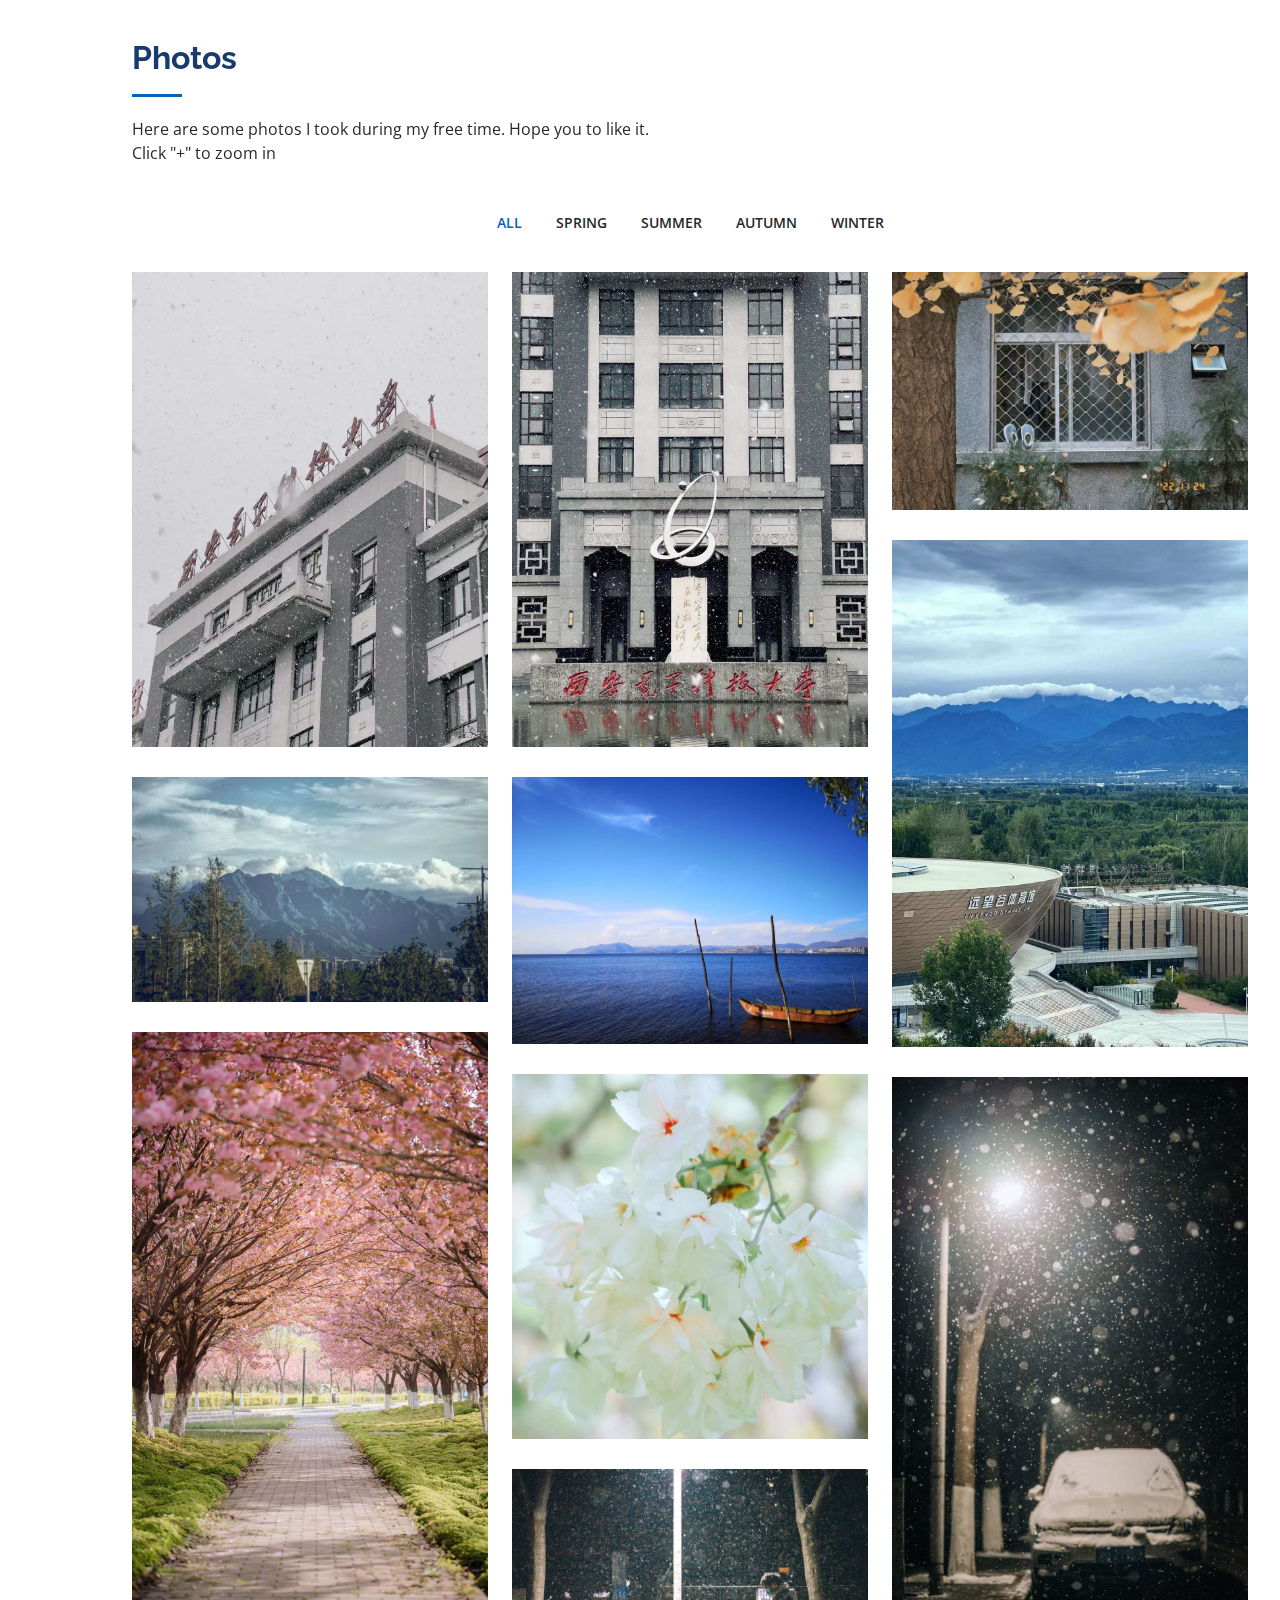
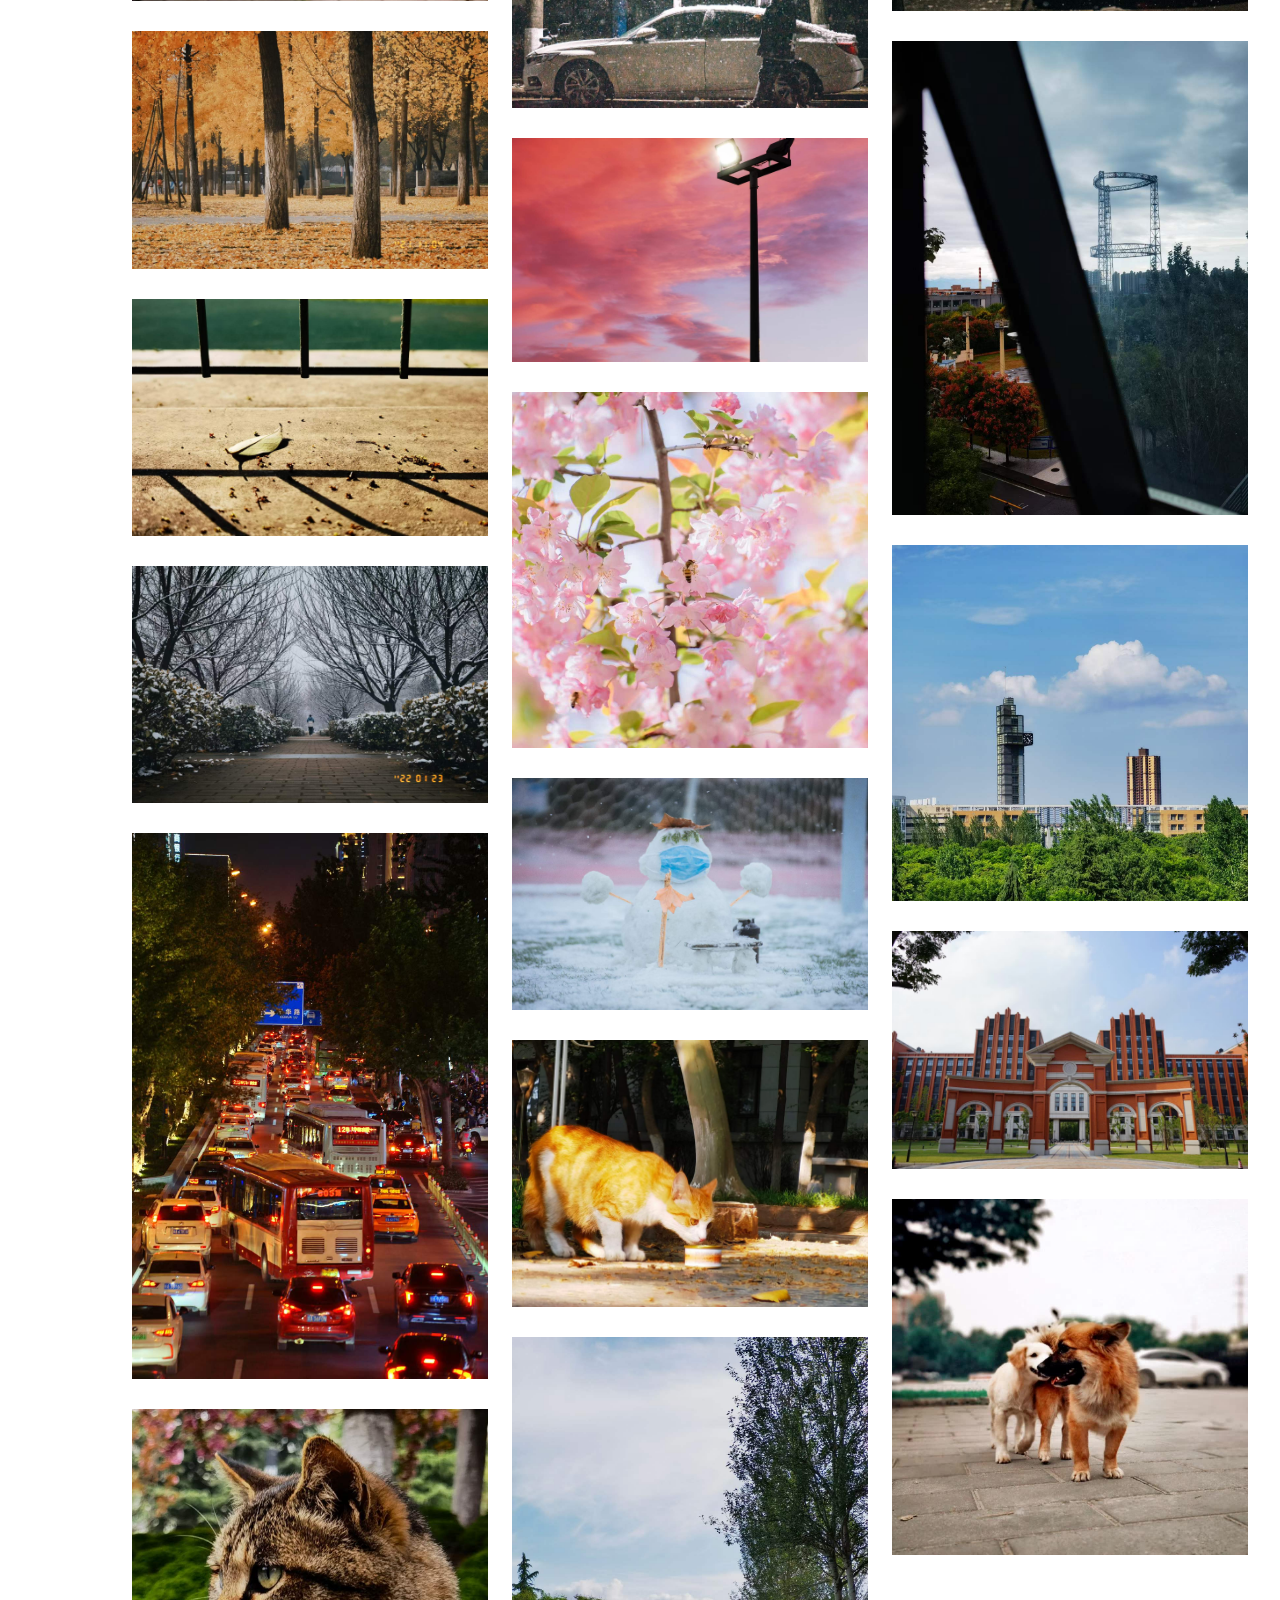
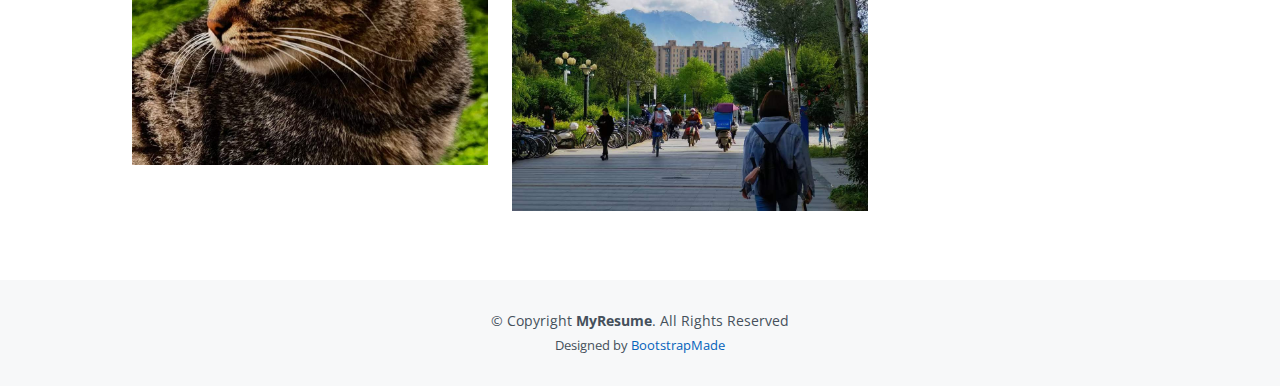
==== photos.html @ bc929be1 "算是有了个初稿，功能大都齐全，其余待修改" ====
<!DOCTYPE html>
<html lang="en">

<head>
  <meta charset="utf-8">
  <meta content="width=device-width, initial-scale=1.0" name="viewport">

  <title>The page of Yichen Wang - Photos</title>
  <meta content="" name="description">
  <meta content="" name="keywords">

  <!-- Favicons -->
  <link href="assets/img/head.jpg" rel="icon">
  <link href="assets/img/head.jpg" rel="apple-touch-icon">

  <!-- Google Fonts -->
  <link href="https://fonts.googleapis.com/css?family=Open+Sans:300,300i,400,400i,600,600i,700,700i|Raleway:300,300i,400,400i,500,500i,600,600i,700,700i|Poppins:300,300i,400,400i,500,500i,600,600i,700,700i" rel="stylesheet">

  <!-- Vendor CSS Files -->
  <link href="assets/vendor/aos/aos.css" rel="stylesheet">
  <link href="assets/vendor/bootstrap/css/bootstrap.min.css" rel="stylesheet">
  <link href="assets/vendor/bootstrap-icons/bootstrap-icons.css" rel="stylesheet">
  <link href="assets/vendor/boxicons/css/boxicons.min.css" rel="stylesheet">
  <link href="assets/vendor/glightbox/css/glightbox.min.css" rel="stylesheet">
  <link href="assets/vendor/swiper/swiper-bundle.min.css" rel="stylesheet">

  <!-- Template Main CSS File -->
  <link href="assets/css/style.css" rel="stylesheet">

  <!-- =======================================================
  * Template Name: MyResume - v4.10.0
  * Template URL: https://bootstrapmade.com/free-html-bootstrap-template-my-resume/
  * Author: BootstrapMade.com
  * License: https://bootstrapmade.com/license/
  ======================================================== -->
</head>

<body>

  <!-- ======= Mobile nav toggle button ======= -->
  <!-- <button type="button" class="mobile-nav-toggle d-xl-none"><i class="bi bi-list mobile-nav-toggle"></i></button> -->
  <i class="bi bi-list mobile-nav-toggle d-lg-none"></i>
  <!-- ======= Header ======= -->
  <header id="header" class="d-flex flex-column justify-content-center">

  </header><!-- End Header -->



  <main id="main">

    <!-- ======= Photos Section ======= -->
    <section id="Photos" class="portfolio section-bg">
      <div class="container" data-aos="fade-up">

        <div class="section-title">
          <h2>Photos</h2>
          <p>Here are some photos I took during my free time. Hope you to like it.</p>
          <p>Click "+" to zoom in</p>
          <!-- <br> -->
          <br>
        </div>

        <div class="row">
          <div class="col-lg-12 d-flex justify-content-center" data-aos="fade-up" data-aos-delay="100">
            <ul id="portfolio-flters">
              <li data-filter="*" class="filter-active">All</li>
              <li data-filter=".filter-spring">Spring</li>
              <li data-filter=".filter-summer">Summer</li>
              <li data-filter=".filter-autumn">Autumn</li>
              <li data-filter=".filter-winter">Winter</li>
            </ul>
          </div>
        </div>

        <div class="row portfolio-container" data-aos="fade-up" data-aos-delay="200">
          
          <!-- 示例 -->
          <!-- <div class="col-lg-4 col-md-6 portfolio-item filter-app">
            <div class="portfolio-wrap">
              <img src="assets/img/portfolio/portfolio-1.jpg" class="img-fluid" alt="">
              <div class="portfolio-info">
                <h4>App 1</h4>
                <p>App</p>
                <div class="portfolio-links">
                  <a href="assets/img/portfolio/portfolio-1.jpg" data-gallery="portfolioGallery" class="portfolio-lightbox" title="App 1"><i class="bx bx-plus"></i></a>
                  <a href="portfolio-details.html" class="portfolio-details-lightbox" data-glightbox="type: external" title="Portfolio Details"><i class="bx bx-link"></i></a>
                </div>
              </div>
            </div>
          </div> -->

          <!-- <div class="col-lg-4 col-md-6 portfolio-item filter-web">
            <div class="portfolio-wrap">
              <img src="assets/img/portfolio/portfolio-9.jpg" class="img-fluid" alt="">
              <div class="portfolio-info">
                <h4>Web 3</h4>
                <p>Web</p>
                <div class="portfolio-links">
                  <a href="assets/img/portfolio/portfolio-9.jpg" data-gallery="portfolioGallery" class="portfolio-lightbox" title="Web 3"><i class="bx bx-plus"></i></a>
                  <a href="portfolio-details.html" class="portfolio-details-lightbox" data-glightbox="type: external" title="Portfolio Details"><i class="bx bx-link"></i></a>
                </div>
              </div>
            </div>
          </div> -->

          <div class="col-lg-4 col-md-6 portfolio-item filter-winter">
            <div class="portfolio-wrap">
              <img src="assets/img/my_photos/winter/1.jpg" class="img-fluid" alt="">
              <div class="portfolio-info">
                <div class="portfolio-links">
                  <a href="assets/img/my_photos/winter/1.jpg" data-gallery="portfolioGallery" class="portfolio-lightbox"><i class="bx bx-plus"></i></a>
                </div>
              </div>
            </div>
          </div>

          <div class="col-lg-4 col-md-6 portfolio-item filter-winter">
            <div class="portfolio-wrap">
              <img src="assets/img/my_photos/winter/2.jpg" class="img-fluid" alt="">
              <div class="portfolio-info">
                <div class="portfolio-links">
                  <a href="assets/img/my_photos/winter/2.jpg" data-gallery="portfolioGallery" class="portfolio-lightbox"><i class="bx bx-plus"></i></a>
                </div>
              </div>
            </div>
          </div>

          <div class="col-lg-4 col-md-6 portfolio-item filter-autumn">
            <div class="portfolio-wrap">
              <img src="assets/img/my_photos/Autumn/3.jpg" class="img-fluid" alt="">
              <div class="portfolio-info">
                <div class="portfolio-links">
                  <a href="assets/img/my_photos/Autumn/3.jpg" data-gallery="portfolioGallery" class="portfolio-lightbox"><i class="bx bx-plus"></i></a>
                </div>
              </div>
            </div>
          </div>

          <div class="col-lg-4 col-md-6 portfolio-item filter-autumn">
            <div class="portfolio-wrap">
              <img src="assets/img/my_photos/Autumn/7.jpg" class="img-fluid" alt="">
              <div class="portfolio-info">
                <div class="portfolio-links">
                  <a href="assets/img/my_photos/Autumn/7.jpg" data-gallery="portfolioGallery" class="portfolio-lightbox"><i class="bx bx-plus"></i></a>
                </div>
              </div>
            </div>
          </div>

          <div class="col-lg-4 col-md-6 portfolio-item filter-summer">
            <div class="portfolio-wrap">
              <img src="assets/img/my_photos/summer/12.jpg" class="img-fluid" alt="">
              <div class="portfolio-info">
                <div class="portfolio-links">
                  <a href="assets/img/my_photos/summer/12.jpg" data-gallery="portfolioGallery" class="portfolio-lightbox"><i class="bx bx-plus"></i></a>
                </div>
              </div>
            </div>
          </div>

          <div class="col-lg-4 col-md-6 portfolio-item filter-summer">
            <div class="portfolio-wrap">
              <img src="assets/img/my_photos/summer/55.jpg" class="img-fluid" alt="">
              <div class="portfolio-info">
                <div class="portfolio-links">
                  <a href="assets/img/my_photos/summer/55.jpg" data-gallery="portfolioGallery" class="portfolio-lightbox"><i class="bx bx-plus"></i></a>
                </div>
              </div>
            </div>
          </div>

          <div class="col-lg-4 col-md-6 portfolio-item filter-spring">
            <div class="portfolio-wrap">
              <img src="assets/img/my_photos/spring/18.jpg" class="img-fluid" alt="">
              <div class="portfolio-info">
                <div class="portfolio-links">
                  <a href="assets/img/my_photos/spring/18.jpg" data-gallery="portfolioGallery" class="portfolio-lightbox"><i class="bx bx-plus"></i></a>
                </div>
              </div>
            </div>
          </div>

          <div class="col-lg-4 col-md-6 portfolio-item filter-spring">
            <div class="portfolio-wrap">
              <img src="assets/img/my_photos/spring/14.jpg" class="img-fluid" alt="">
              <div class="portfolio-info">
                <div class="portfolio-links">
                  <a href="assets/img/my_photos/spring/14.jpg" data-gallery="portfolioGallery" class="portfolio-lightbox"><i class="bx bx-plus"></i></a>
                </div>
              </div>
            </div>
          </div>

          <div class="col-lg-4 col-md-6 portfolio-item filter-winter">
            <div class="portfolio-wrap">
              <img src="assets/img/my_photos/winter/20.jpg" class="img-fluid" alt="">
              <div class="portfolio-info">
                <div class="portfolio-links">
                  <a href="assets/img/my_photos/winter/20.jpg" data-gallery="portfolioGallery" class="portfolio-lightbox"><i class="bx bx-plus"></i></a>
                </div>
              </div>
            </div>
          </div>

          <div class="col-lg-4 col-md-6 portfolio-item filter-winter">
            <div class="portfolio-wrap">
              <img src="assets/img/my_photos/winter/21.jpg" class="img-fluid" alt="">
              <div class="portfolio-info">
                <div class="portfolio-links">
                  <a href="assets/img/my_photos/winter/21.jpg" data-gallery="portfolioGallery" class="portfolio-lightbox"><i class="bx bx-plus"></i></a>
                </div>
              </div>
            </div>
          </div>

          <div class="col-lg-4 col-md-6 portfolio-item filter-autumn">
            <div class="portfolio-wrap">
              <img src="assets/img/my_photos/Autumn/25.jpg" class="img-fluid" alt="">
              <div class="portfolio-info">
                <div class="portfolio-links">
                  <a href="assets/img/my_photos/Autumn/25.jpg" data-gallery="portfolioGallery" class="portfolio-lightbox"><i class="bx bx-plus"></i></a>
                </div>
              </div>
            </div>
          </div>

          <div class="col-lg-4 col-md-6 portfolio-item filter-autumn">
            <div class="portfolio-wrap">
              <img src="assets/img/my_photos/Autumn/38.jpg" class="img-fluid" alt="">
              <div class="portfolio-info">
                <div class="portfolio-links">
                  <a href="assets/img/my_photos/Autumn/38.jpg" data-gallery="portfolioGallery" class="portfolio-lightbox"><i class="bx bx-plus"></i></a>
                </div>
              </div>
            </div>
          </div>

          <div class="col-lg-4 col-md-6 portfolio-item filter-summer">
            <div class="portfolio-wrap">
              <img src="assets/img/my_photos/summer/42.jpg" class="img-fluid" alt="">
              <div class="portfolio-info">
                <div class="portfolio-links">
                  <a href="assets/img/my_photos/summer/42.jpg" data-gallery="portfolioGallery" class="portfolio-lightbox"><i class="bx bx-plus"></i></a>
                </div>
              </div>
            </div>
          </div>

          <div class="col-lg-4 col-md-6 portfolio-item filter-summer">
            <div class="portfolio-wrap">
              <img src="assets/img/my_photos/summer/41.jpg" class="img-fluid" alt="">
              <div class="portfolio-info">
                <div class="portfolio-links">
                  <a href="assets/img/my_photos/summer/41.jpg" data-gallery="portfolioGallery" class="portfolio-lightbox"><i class="bx bx-plus"></i></a>
                </div>
              </div>
            </div>
          </div>

          <div class="col-lg-4 col-md-6 portfolio-item filter-spring">
            <div class="portfolio-wrap">
              <img src="assets/img/my_photos/spring/17.jpg" class="img-fluid" alt="">
              <div class="portfolio-info">
                <div class="portfolio-links">
                  <a href="assets/img/my_photos/spring/17.jpg" data-gallery="portfolioGallery" class="portfolio-lightbox"><i class="bx bx-plus"></i></a>
                </div>
              </div>
            </div>
          </div>

          <div class="col-lg-4 col-md-6 portfolio-item filter-spring">
            <div class="portfolio-wrap">
              <img src="assets/img/my_photos/spring/44.jpg" class="img-fluid" alt="">
              <div class="portfolio-info">
                <div class="portfolio-links">
                  <a href="assets/img/my_photos/spring/44.jpg" data-gallery="portfolioGallery" class="portfolio-lightbox"><i class="bx bx-plus"></i></a>
                </div>
              </div>
            </div>
          </div>

          <div class="col-lg-4 col-md-6 portfolio-item filter-winter">
            <div class="portfolio-wrap">
              <img src="assets/img/my_photos/winter/19.jpg" class="img-fluid" alt="">
              <div class="portfolio-info">
                <div class="portfolio-links">
                  <a href="assets/img/my_photos/winter/19.jpg" data-gallery="portfolioGallery" class="portfolio-lightbox"><i class="bx bx-plus"></i></a>
                </div>
              </div>
            </div>
          </div>

          <div class="col-lg-4 col-md-6 portfolio-item filter-winter">
            <div class="portfolio-wrap">
              <img src="assets/img/my_photos/winter/24.jpg" class="img-fluid" alt="">
              <div class="portfolio-info">
                <div class="portfolio-links">
                  <a href="assets/img/my_photos/winter/24.jpg" data-gallery="portfolioGallery" class="portfolio-lightbox"><i class="bx bx-plus"></i></a>
                </div>
              </div>
            </div>
          </div>

          <div class="col-lg-4 col-md-6 portfolio-item filter-autumn">
            <div class="portfolio-wrap">
              <img src="assets/img/my_photos/Autumn/37.jpg" class="img-fluid" alt="">
              <div class="portfolio-info">
                <div class="portfolio-links">
                  <a href="assets/img/my_photos/Autumn/37.jpg" data-gallery="portfolioGallery" class="portfolio-lightbox"><i class="bx bx-plus"></i></a>
                </div>
              </div>
            </div>
          </div>

          <div class="col-lg-4 col-md-6 portfolio-item filter-autumn">
            <div class="portfolio-wrap">
              <img src="assets/img/my_photos/Autumn/52.jpg" class="img-fluid" alt="">
              <div class="portfolio-info">
                <div class="portfolio-links">
                  <a href="assets/img/my_photos/Autumn/52.jpg" data-gallery="portfolioGallery" class="portfolio-lightbox"><i class="bx bx-plus"></i></a>
                </div>
              </div>
            </div>
          </div>

          <div class="col-lg-4 col-md-6 portfolio-item filter-summer">
            <div class="portfolio-wrap">
              <img src="assets/img/my_photos/summer/40.jpg" class="img-fluid" alt="">
              <div class="portfolio-info">
                <div class="portfolio-links">
                  <a href="assets/img/my_photos/summer/40.jpg" data-gallery="portfolioGallery" class="portfolio-lightbox"><i class="bx bx-plus"></i></a>
                </div>
              </div>
            </div>
          </div>

          <div class="col-lg-4 col-md-6 portfolio-item filter-summer">
            <div class="portfolio-wrap">
              <img src="assets/img/my_photos/summer/51.jpg" class="img-fluid" alt="">
              <div class="portfolio-info">
                <div class="portfolio-links">
                  <a href="assets/img/my_photos/summer/51.jpg" data-gallery="portfolioGallery" class="portfolio-lightbox"><i class="bx bx-plus"></i></a>
                </div>
              </div>
            </div>
          </div>

          <div class="col-lg-4 col-md-6 portfolio-item filter-spring">
            <div class="portfolio-wrap">
              <img src="assets/img/my_photos/spring/45.jpg" class="img-fluid" alt="">
              <div class="portfolio-info">
                <div class="portfolio-links">
                  <a href="assets/img/my_photos/spring/45.jpg" data-gallery="portfolioGallery" class="portfolio-lightbox"><i class="bx bx-plus"></i></a>
                </div>
              </div>
            </div>
          </div>

          <div class="col-lg-4 col-md-6 portfolio-item filter-spring">
            <div class="portfolio-wrap">
              <img src="assets/img/my_photos/spring/46.jpg" class="img-fluid" alt="">
              <div class="portfolio-info">
                <div class="portfolio-links">
                  <a href="assets/img/my_photos/spring/46.jpg" data-gallery="portfolioGallery" class="portfolio-lightbox"><i class="bx bx-plus"></i></a>
                </div>
              </div>
            </div>
          </div>



 

        </div>

      </div>
    </section><!-- End Photos Section -->



  </main><!-- End #main -->

  <!-- ======= Footer ======= -->
  <footer id="footer">
    <div class="container">
      <!-- <h3>Yichen Wang</h3>
      <p>Et aut eum quis fuga eos sunt ipsa nihil. Labore corporis magni eligendi fuga maxime saepe commodi placeat.</p>
      <div class="social-links">
        <a href="#" class="twitter"><i class="bx bxl-twitter"></i></a>
        <a href="#" class="facebook"><i class="bx bxl-facebook"></i></a>
        <a href="#" class="instagram"><i class="bx bxl-instagram"></i></a>
        <a href="#" class="google-plus"><i class="bx bxl-skype"></i></a>
        <a href="#" class="linkedin"><i class="bx bxl-linkedin"></i></a>
      </div> -->
      <div class="copyright">
        &copy; Copyright <strong><span>MyResume</span></strong>. All Rights Reserved
      </div>
      <div class="credits">
        <!-- All the links in the footer should remain intact. -->
        <!-- You can delete the links only if you purchased the pro version. -->
        <!-- Licensing information: [license-url] -->
        <!-- Purchase the pro version with working PHP/AJAX contact form: https://bootstrapmade.com/free-html-bootstrap-template-my-resume/ -->
        Designed by <a href="https://bootstrapmade.com/">BootstrapMade</a>
      </div>
    </div>
  </footer><!-- End Footer -->

  <div id="preloader"></div>
  <a href="#" class="back-to-top d-flex align-items-center justify-content-center"><i class="bi bi-arrow-up-short"></i></a>

  <!-- Vendor JS Files -->
  <script src="assets/vendor/purecounter/purecounter_vanilla.js"></script>
  <script src="assets/vendor/aos/aos.js"></script>
  <script src="assets/vendor/bootstrap/js/bootstrap.bundle.min.js"></script>
  <script src="assets/vendor/glightbox/js/glightbox.min.js"></script>
  <script src="assets/vendor/isotope-layout/isotope.pkgd.min.js"></script>
  <script src="assets/vendor/swiper/swiper-bundle.min.js"></script>
  <script src="assets/vendor/typed.js/typed.min.js"></script>
  <script src="assets/vendor/waypoints/noframework.waypoints.js"></script>
  <script src="assets/vendor/php-email-form/validate.js"></script>

  <!-- Template Main JS File -->
  <script src="assets/js/main.js"></script>

</body>

</html>
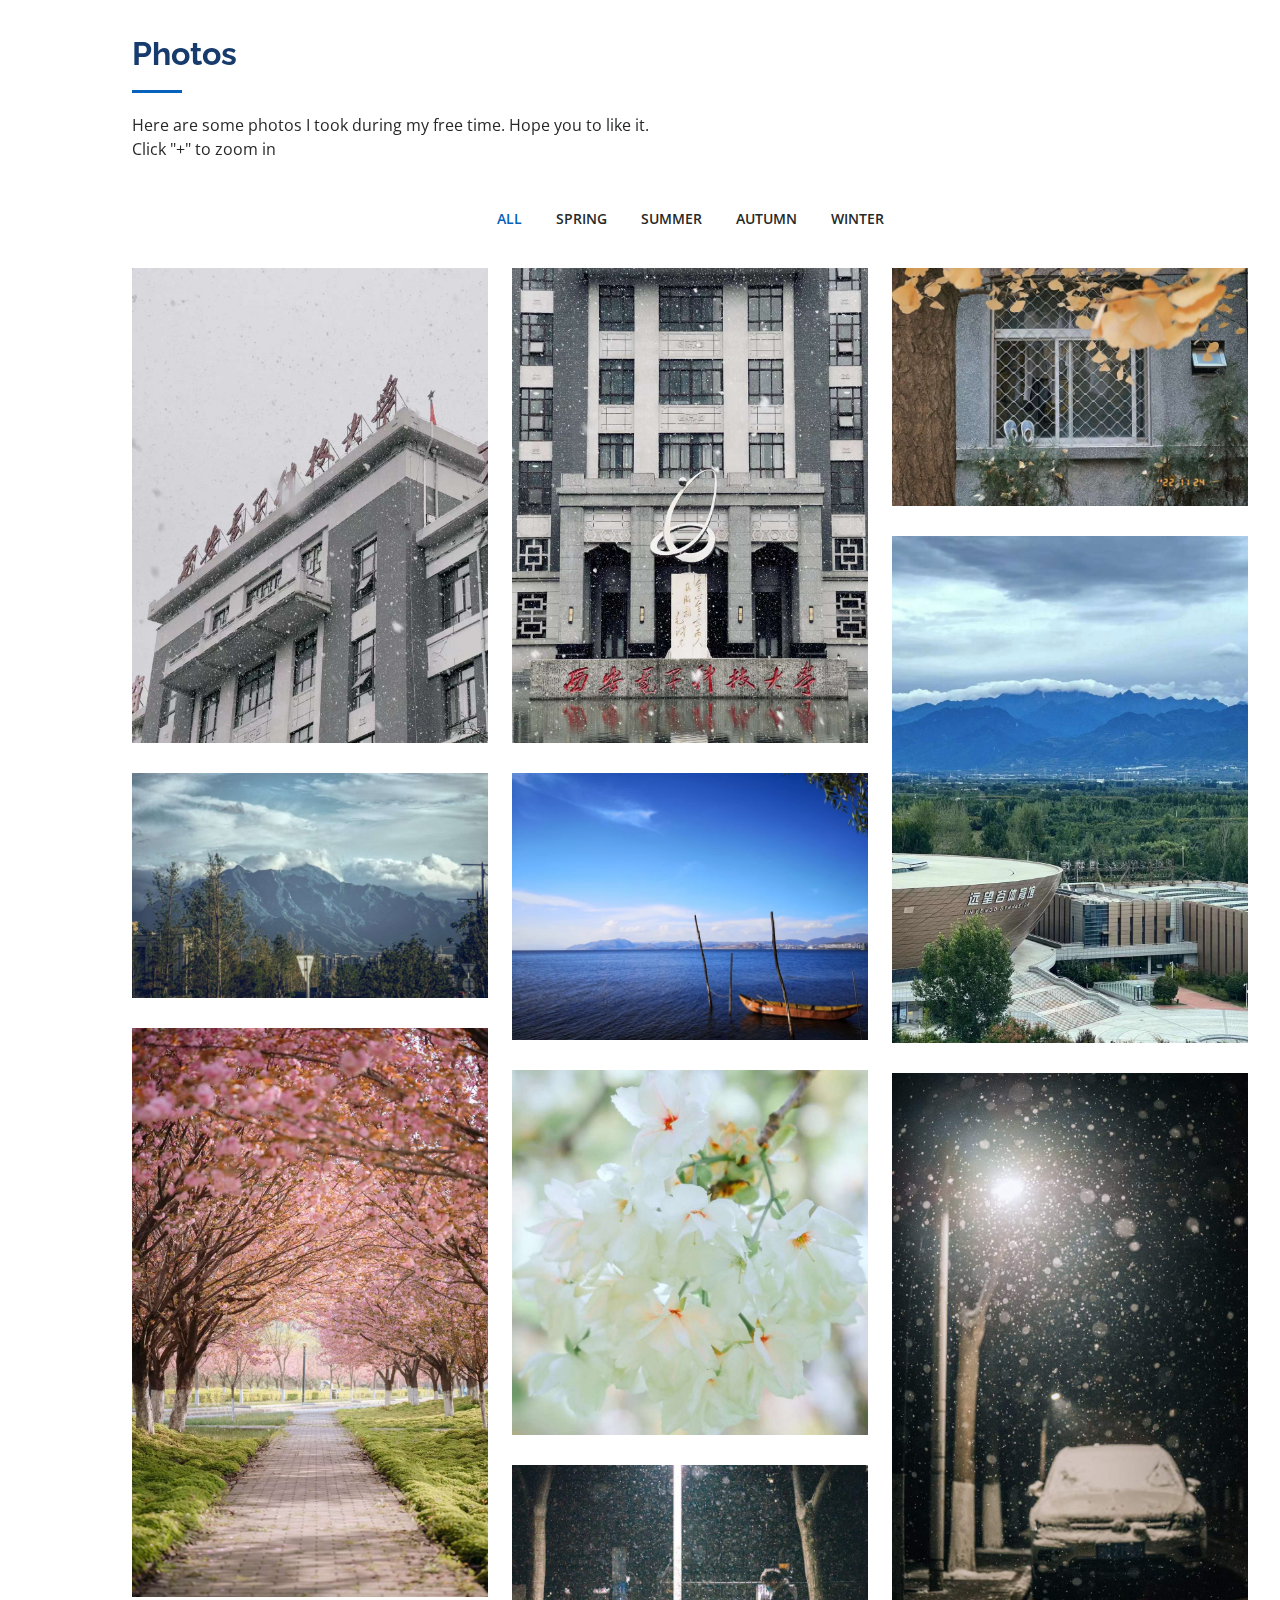
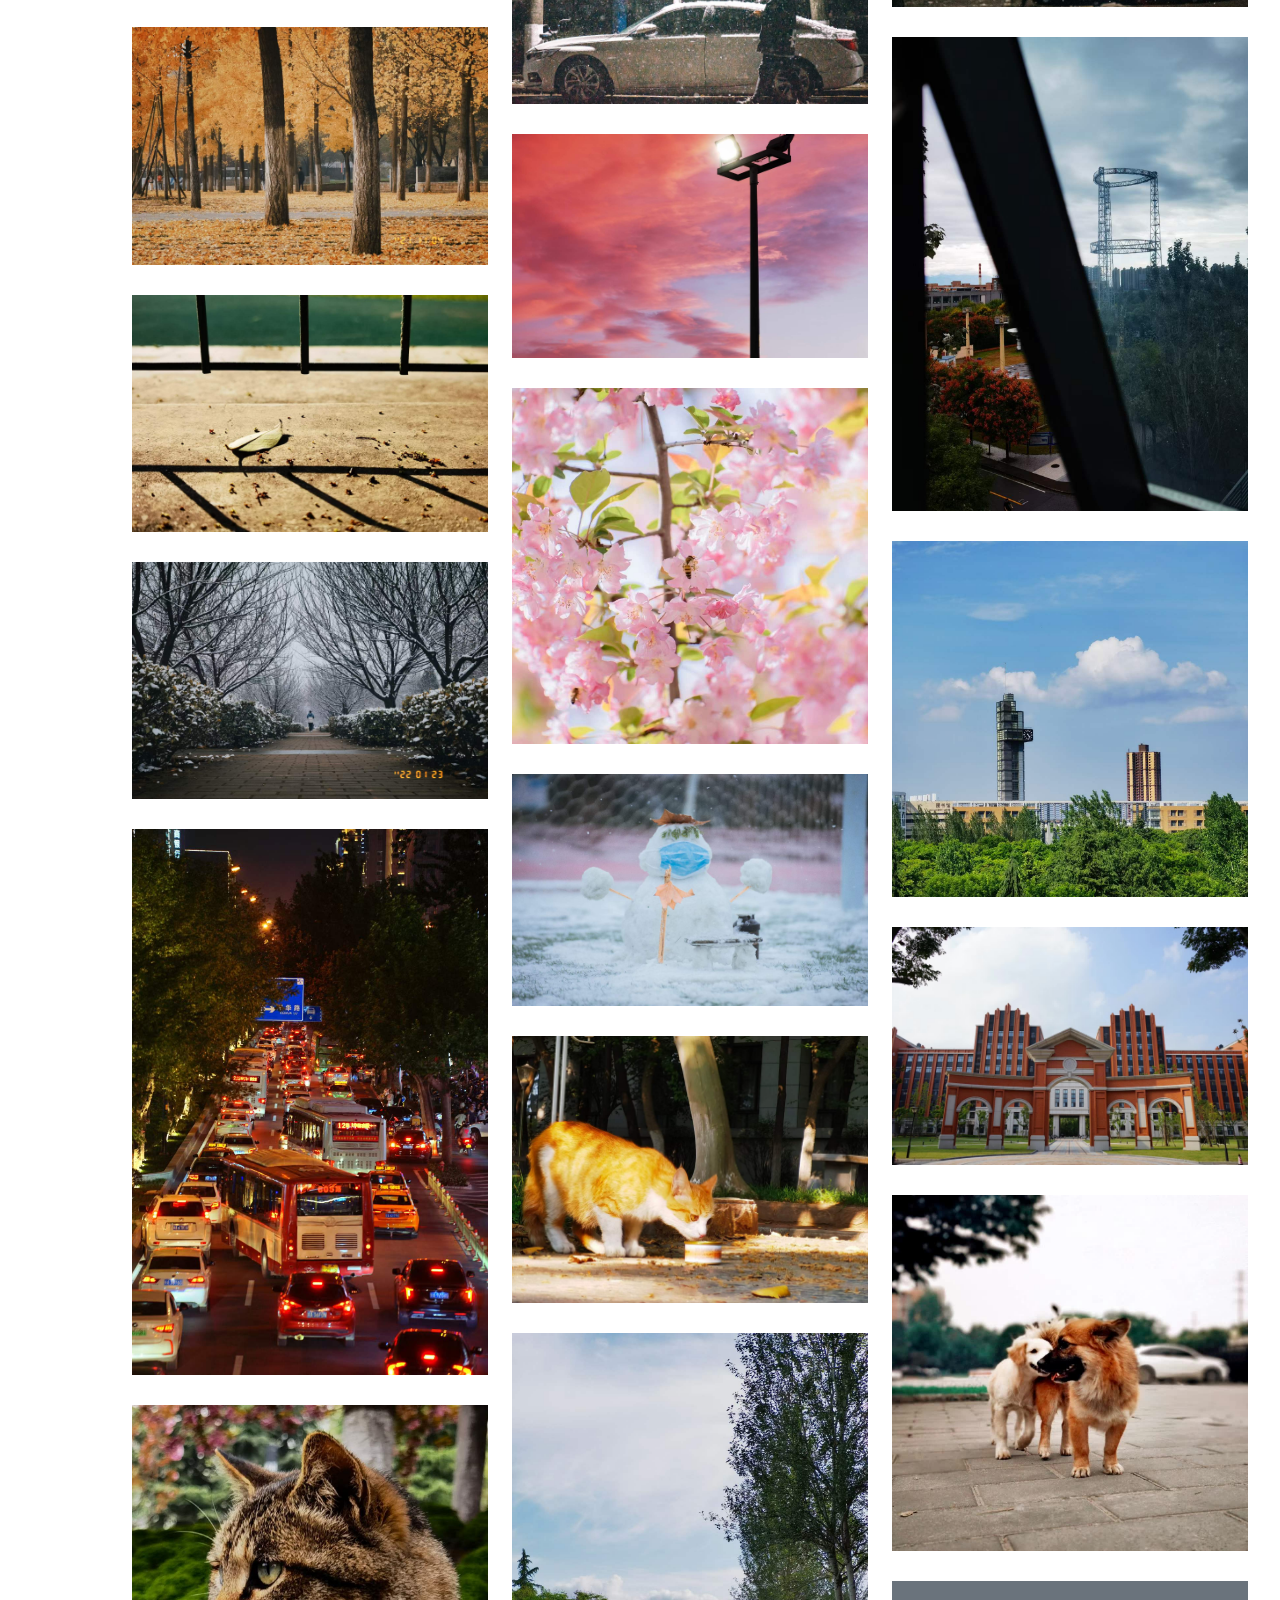
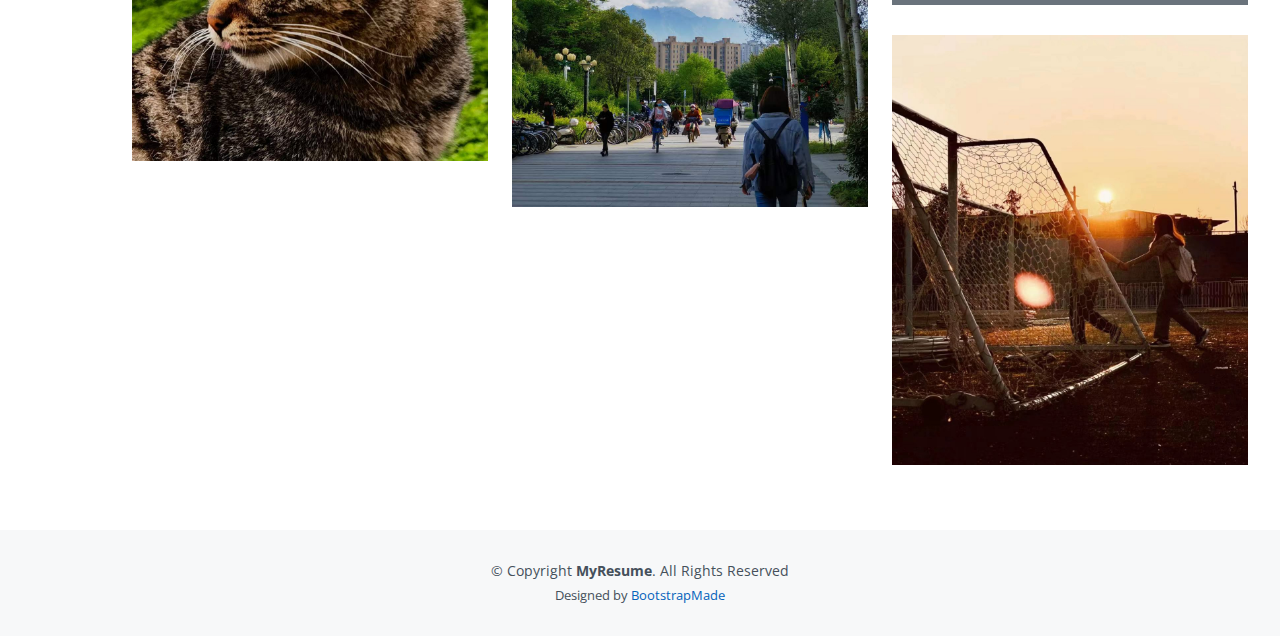
==== commit 7d8584b2: "photos.html展示更新" ====
--- a/photos.html
+++ b/photos.html
@@ -368,7 +368,27 @@
             </div>
           </div>
 
-
+          <div class="col-lg-4 col-md-6 portfolio-item filter-spring">
+            <div class="portfolio-wrap">
+              <img src="assets/img/my_photos/spring/61.jpg" class="img-fluid" alt="">
+              <div class="portfolio-info">
+                <div class="portfolio-links">
+                  <a href="assets/img/my_photos/spring/61.jpg" data-gallery="portfolioGallery" class="portfolio-lightbox"><i class="bx bx-plus"></i></a>
+                </div>
+              </div>
+            </div>
+          </div>
+
+          <div class="col-lg-4 col-md-6 portfolio-item filter-summer">
+            <div class="portfolio-wrap">
+              <img src="assets/img/my_photos/summer/62.png" class="img-fluid" alt="">
+              <div class="portfolio-info">
+                <div class="portfolio-links">
+                  <a href="assets/img/my_photos/summer/62.png" data-gallery="portfolioGallery" class="portfolio-lightbox"><i class="bx bx-plus"></i></a>
+                </div>
+              </div>
+            </div>
+          </div>
 
  
 
--- a/assets/css/style.css
+++ b/assets/css/style.css
@@ -363,7 +363,7 @@
 # Sections General
 --------------------------------------------------------------*/
 section {
-  padding: 39px 0;
+  padding: 35px 0;
   overflow: hidden;
 }
 
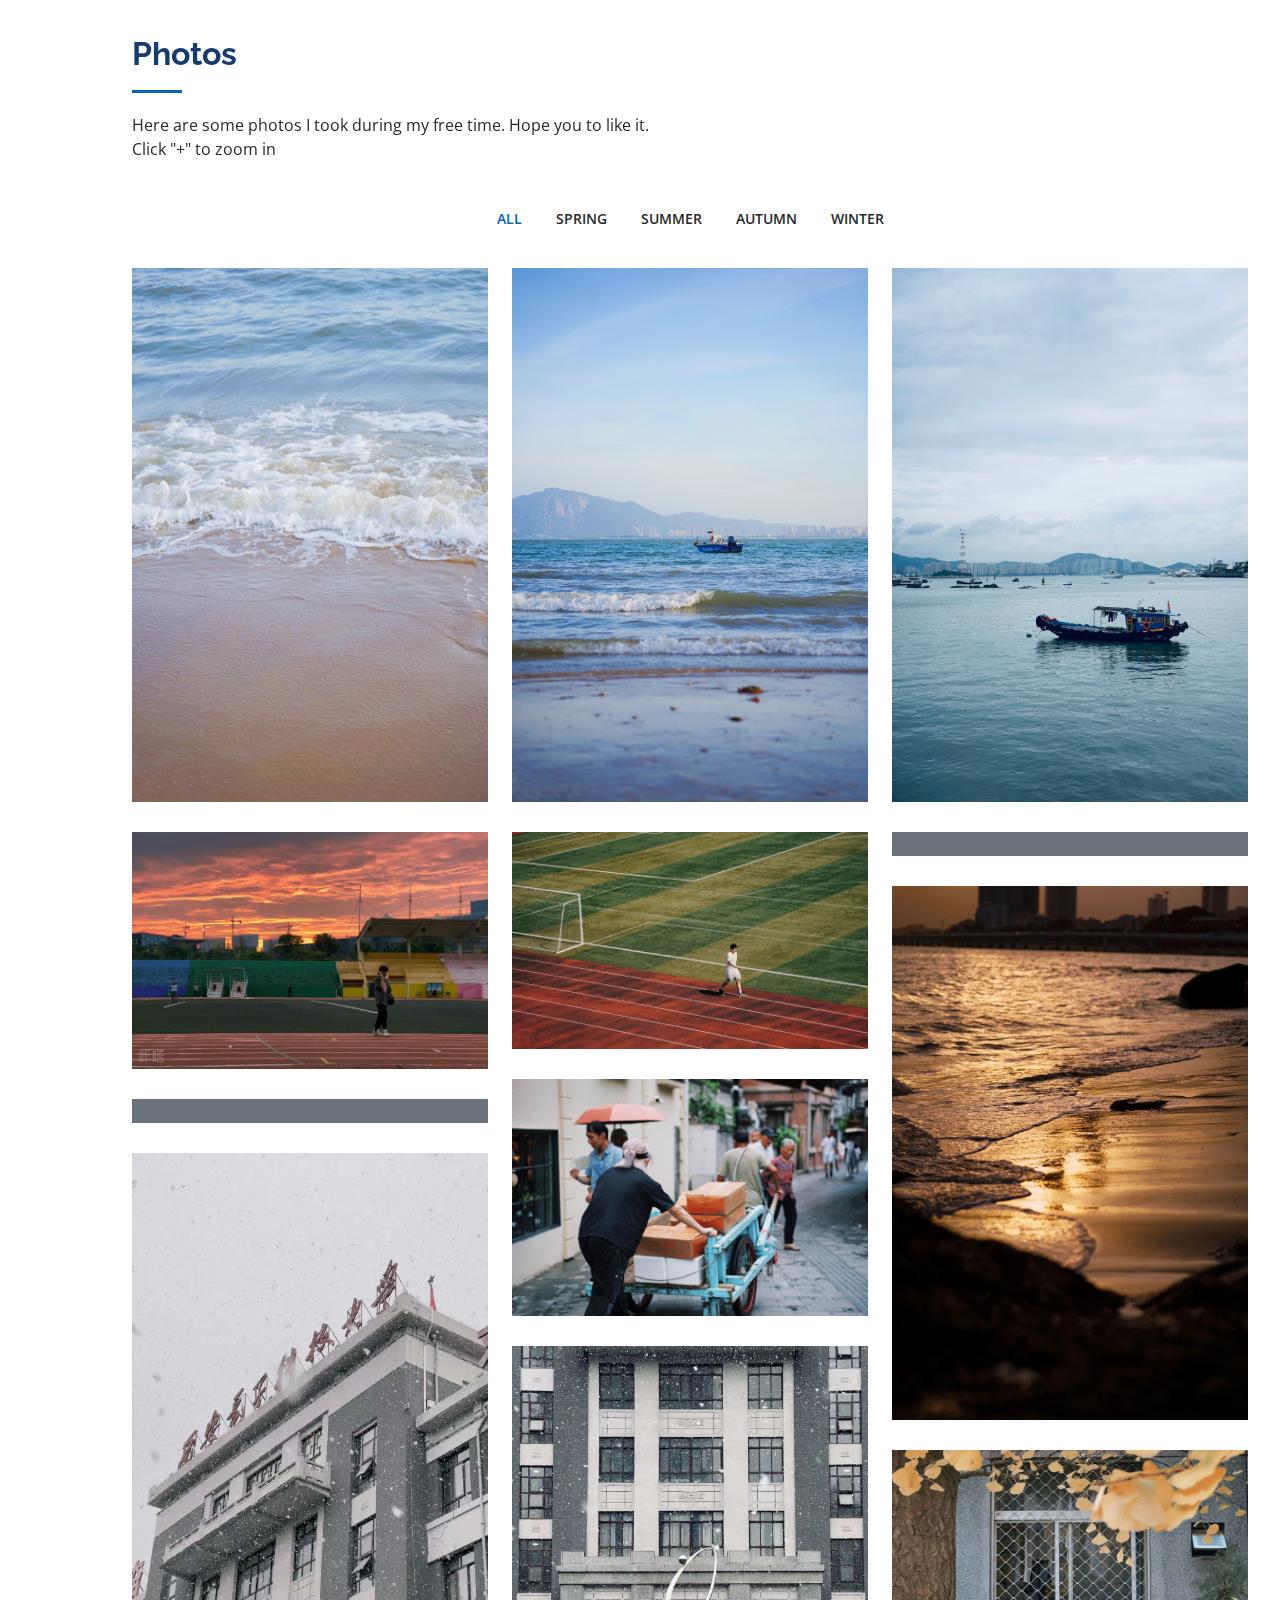
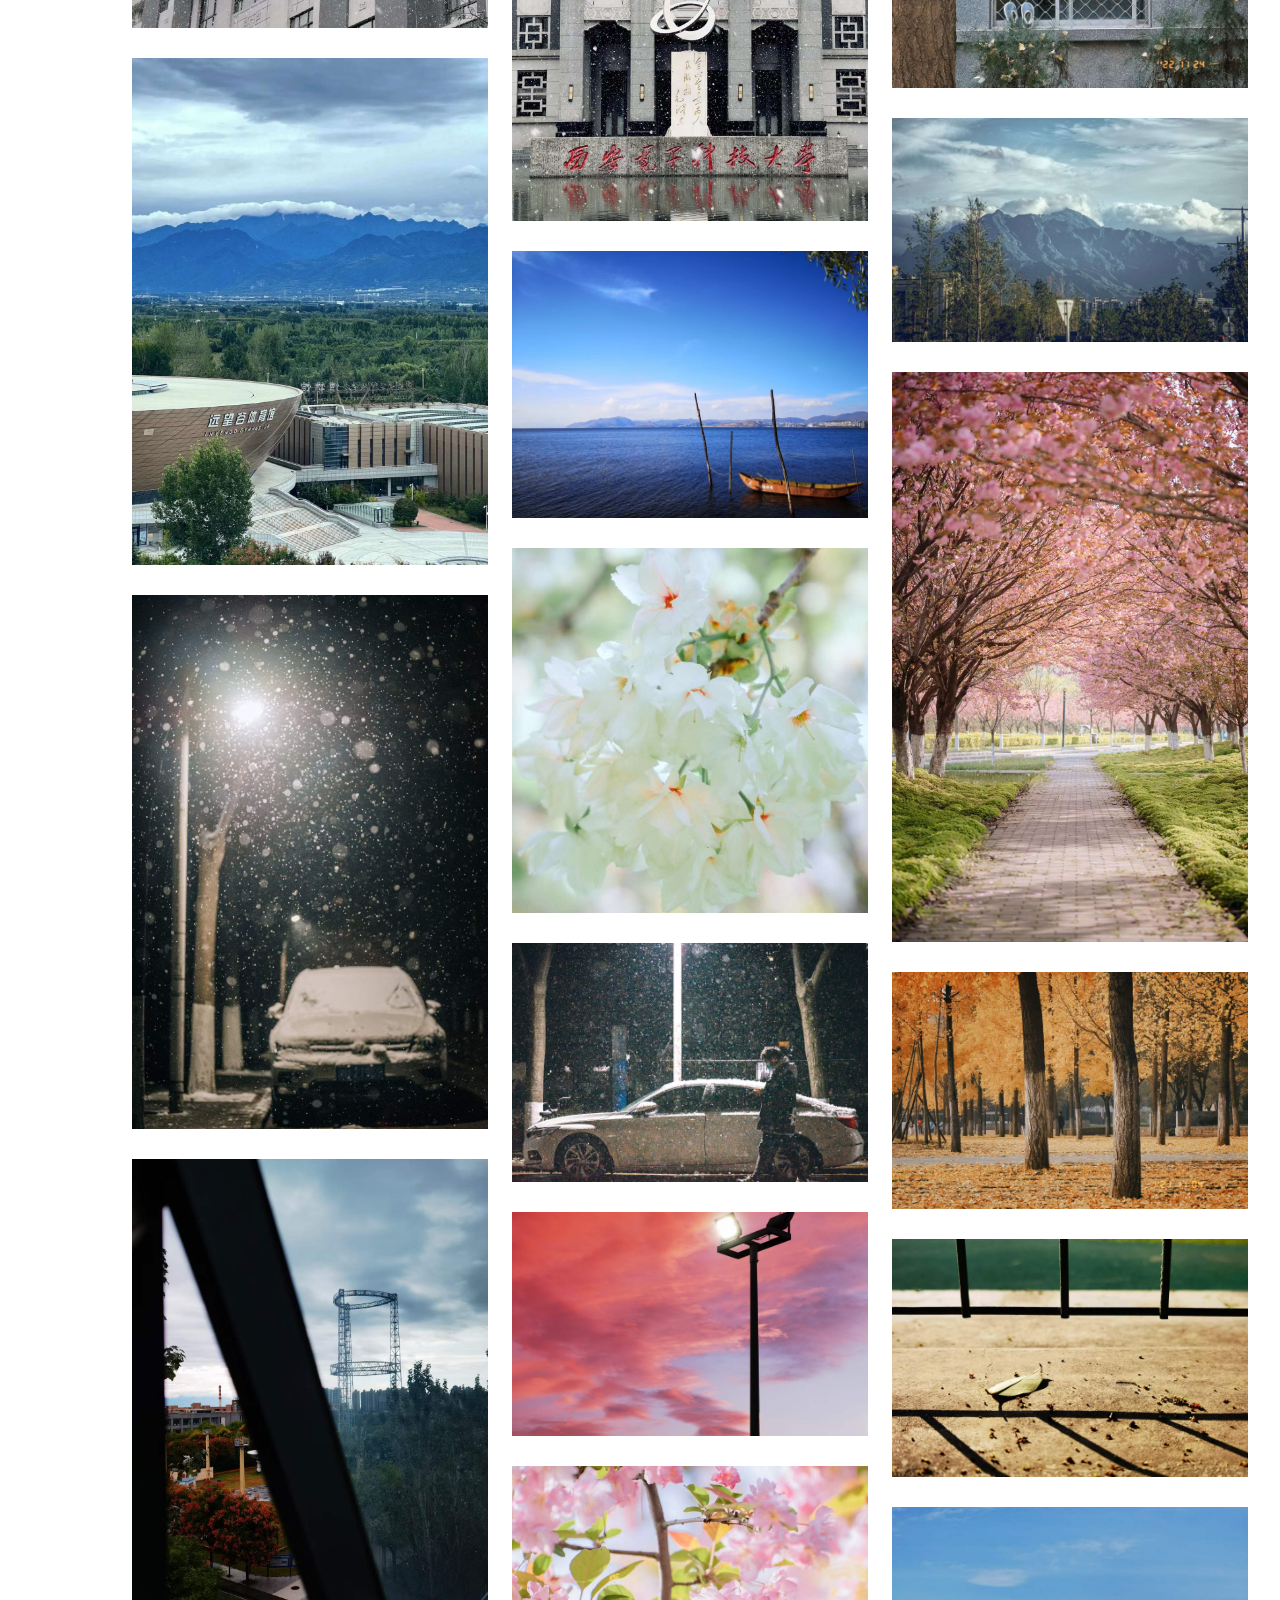
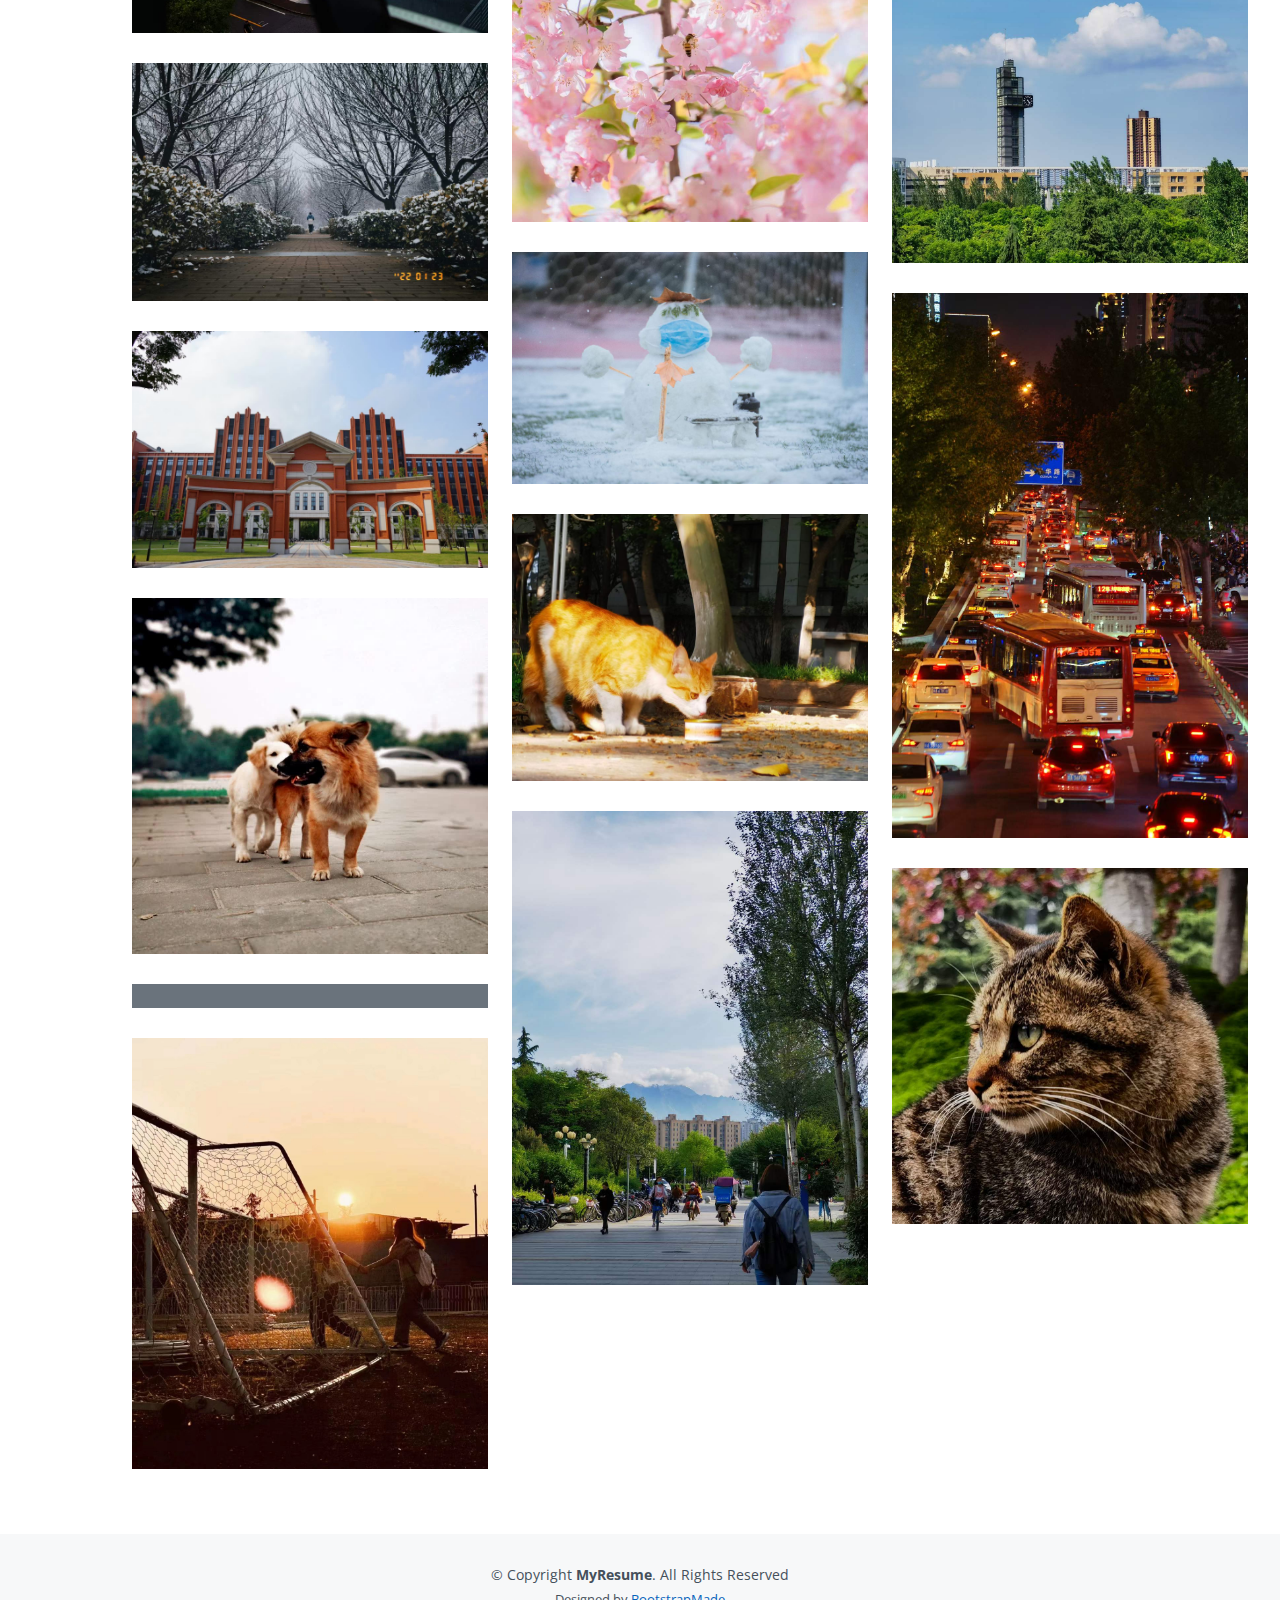
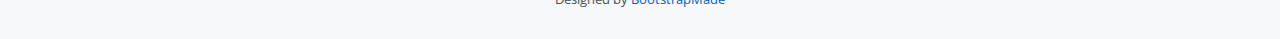
==== commit e06b625a: "照片&简历更新" ====
--- a/photos.html
+++ b/photos.html
@@ -104,6 +104,106 @@
             </div>
           </div> -->
 
+          <div class="col-lg-4 col-md-6 portfolio-item filter-summer">
+            <div class="portfolio-wrap">
+              <img src="assets/img/my_photos/summer/67.jpg" class="img-fluid" alt="">
+              <div class="portfolio-info">
+                <div class="portfolio-links">
+                  <a href="assets/img/my_photos/summer/67.jpg" data-gallery="portfolioGallery" class="portfolio-lightbox"><i class="bx bx-plus"></i></a>
+                </div>
+              </div>
+            </div>
+          </div>
+
+          <div class="col-lg-4 col-md-6 portfolio-item filter-summer">
+            <div class="portfolio-wrap">
+              <img src="assets/img/my_photos/summer/68.jpg" class="img-fluid" alt="">
+              <div class="portfolio-info">
+                <div class="portfolio-links">
+                  <a href="assets/img/my_photos/summer/68.jpg" data-gallery="portfolioGallery" class="portfolio-lightbox"><i class="bx bx-plus"></i></a>
+                </div>
+              </div>
+            </div>
+          </div>
+
+
+          <div class="col-lg-4 col-md-6 portfolio-item filter-summer">
+            <div class="portfolio-wrap">
+              <img src="assets/img/my_photos/summer/63.jpg" class="img-fluid" alt="">
+              <div class="portfolio-info">
+                <div class="portfolio-links">
+                  <a href="assets/img/my_photos/summer/63.jpg" data-gallery="portfolioGallery" class="portfolio-lightbox"><i class="bx bx-plus"></i></a>
+                </div>
+              </div>
+            </div>
+          </div>
+
+          <div class="col-lg-4 col-md-6 portfolio-item filter-summer">
+            <div class="portfolio-wrap">
+              <img src="assets/img/my_photos/summer/65.jpg" class="img-fluid" alt="">
+              <div class="portfolio-info">
+                <div class="portfolio-links">
+                  <a href="assets/img/my_photos/summer/65.jpg" data-gallery="portfolioGallery" class="portfolio-lightbox"><i class="bx bx-plus"></i></a>
+                </div>
+              </div>
+            </div>
+          </div>
+
+          <div class="col-lg-4 col-md-6 portfolio-item filter-summer">
+            <div class="portfolio-wrap">
+              <img src="assets/img/my_photos/summer/69.jpg" class="img-fluid" alt="">
+              <div class="portfolio-info">
+                <div class="portfolio-links">
+                  <a href="assets/img/my_photos/summer/69.jpg" data-gallery="portfolioGallery" class="portfolio-lightbox"><i class="bx bx-plus"></i></a>
+                </div>
+              </div>
+            </div>
+          </div>
+
+          <div class="col-lg-4 col-md-6 portfolio-item filter-summer">
+            <div class="portfolio-wrap">
+              <img src="assets/img/my_photos/summer/66.jpg" class="img-fluid" alt="">
+              <div class="portfolio-info">
+                <div class="portfolio-links">
+                  <a href="assets/img/my_photos/summer/66.jpg" data-gallery="portfolioGallery" class="portfolio-lightbox"><i class="bx bx-plus"></i></a>
+                </div>
+              </div>
+            </div>
+          </div>
+          
+          <div class="col-lg-4 col-md-6 portfolio-item filter-summer">
+            <div class="portfolio-wrap">
+              <img src="assets/img/my_photos/summer/70.jpg" class="img-fluid" alt="">
+              <div class="portfolio-info">
+                <div class="portfolio-links">
+                  <a href="assets/img/my_photos/summer/70.jpg" data-gallery="portfolioGallery" class="portfolio-lightbox"><i class="bx bx-plus"></i></a>
+                </div>
+              </div>
+            </div>
+          </div>
+
+          <div class="col-lg-4 col-md-6 portfolio-item filter-summer">
+            <div class="portfolio-wrap">
+              <img src="assets/img/my_photos/summer/71.jpg" class="img-fluid" alt="">
+              <div class="portfolio-info">
+                <div class="portfolio-links">
+                  <a href="assets/img/my_photos/summer/71.jpg" data-gallery="portfolioGallery" class="portfolio-lightbox"><i class="bx bx-plus"></i></a>
+                </div>
+              </div>
+            </div>
+          </div>
+
+          <div class="col-lg-4 col-md-6 portfolio-item filter-summer">
+            <div class="portfolio-wrap">
+              <img src="assets/img/my_photos/summer/72.jpg" class="img-fluid" alt="">
+              <div class="portfolio-info">
+                <div class="portfolio-links">
+                  <a href="assets/img/my_photos/summer/72.jpg" data-gallery="portfolioGallery" class="portfolio-lightbox"><i class="bx bx-plus"></i></a>
+                </div>
+              </div>
+            </div>
+          </div>
+
           <div class="col-lg-4 col-md-6 portfolio-item filter-winter">
             <div class="portfolio-wrap">
               <img src="assets/img/my_photos/winter/1.jpg" class="img-fluid" alt="">
@@ -390,7 +490,7 @@
             </div>
           </div>
 
- 
+
 
         </div>
 
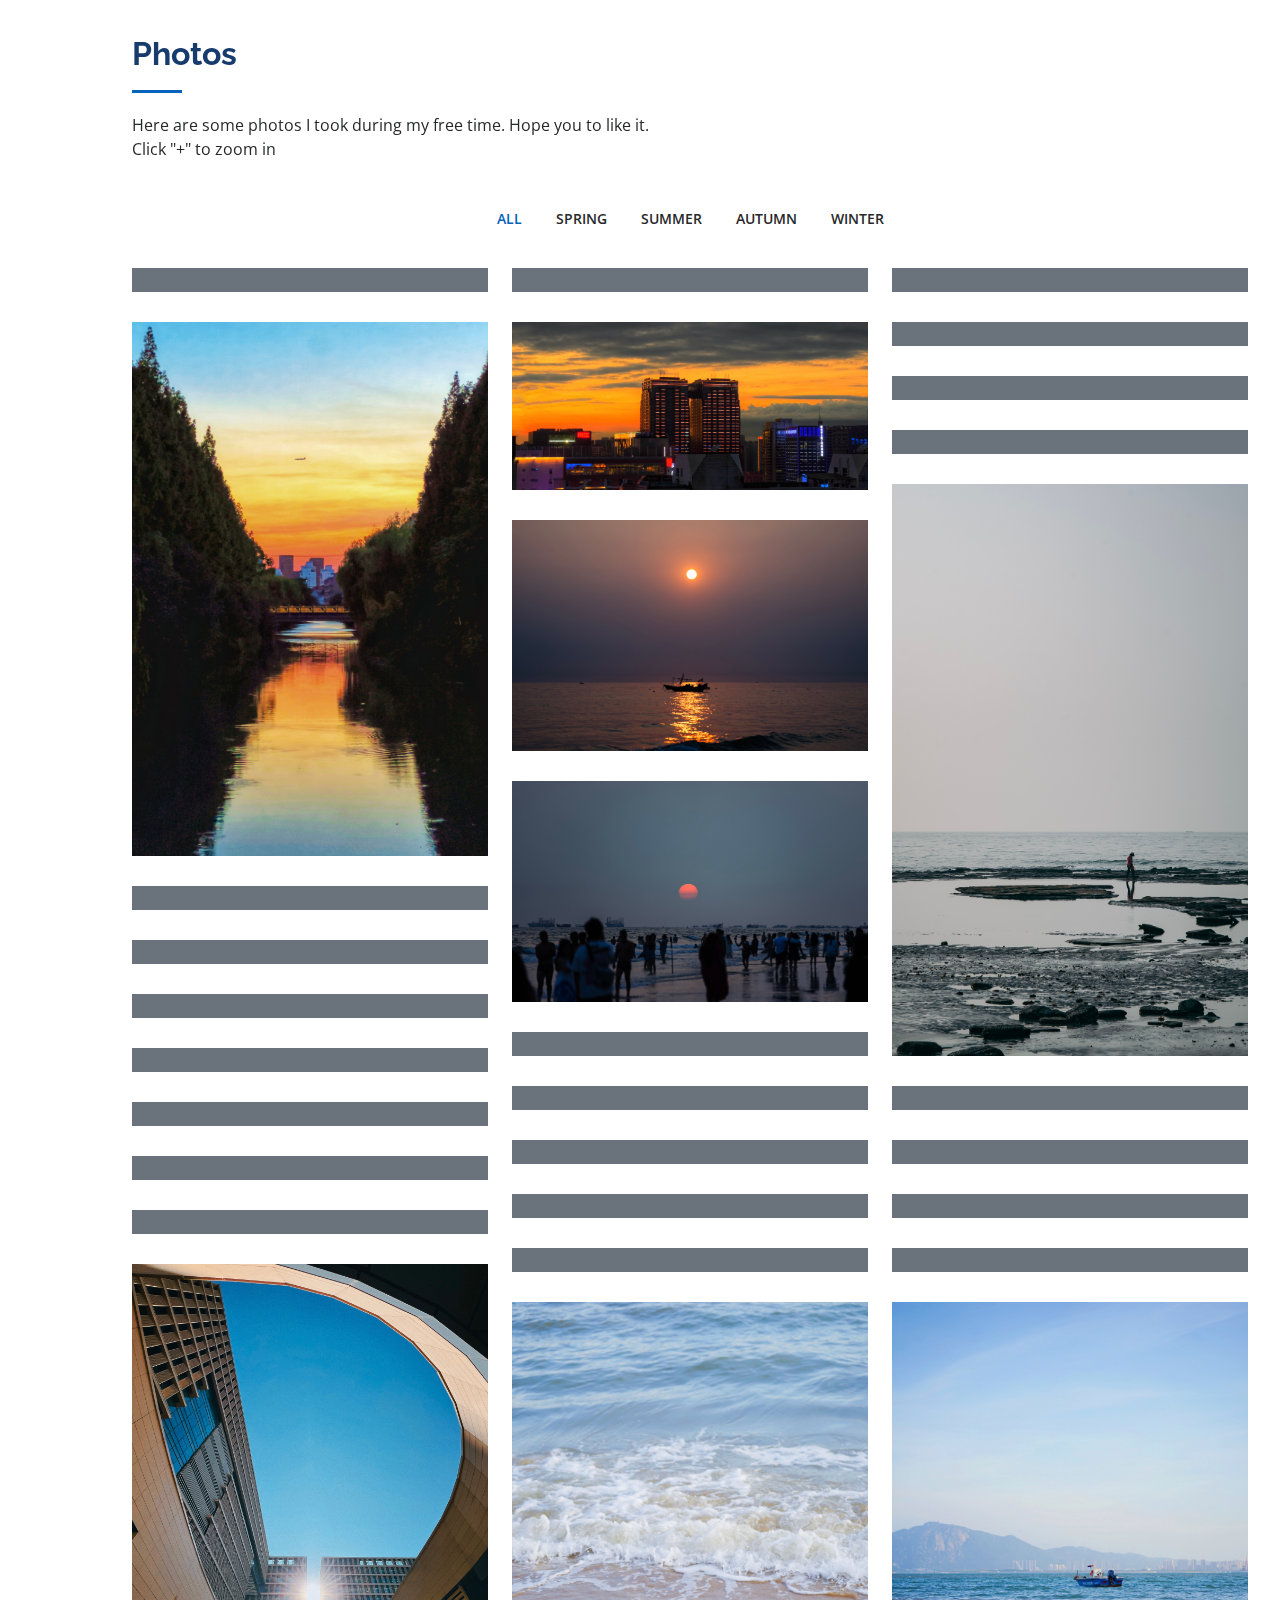
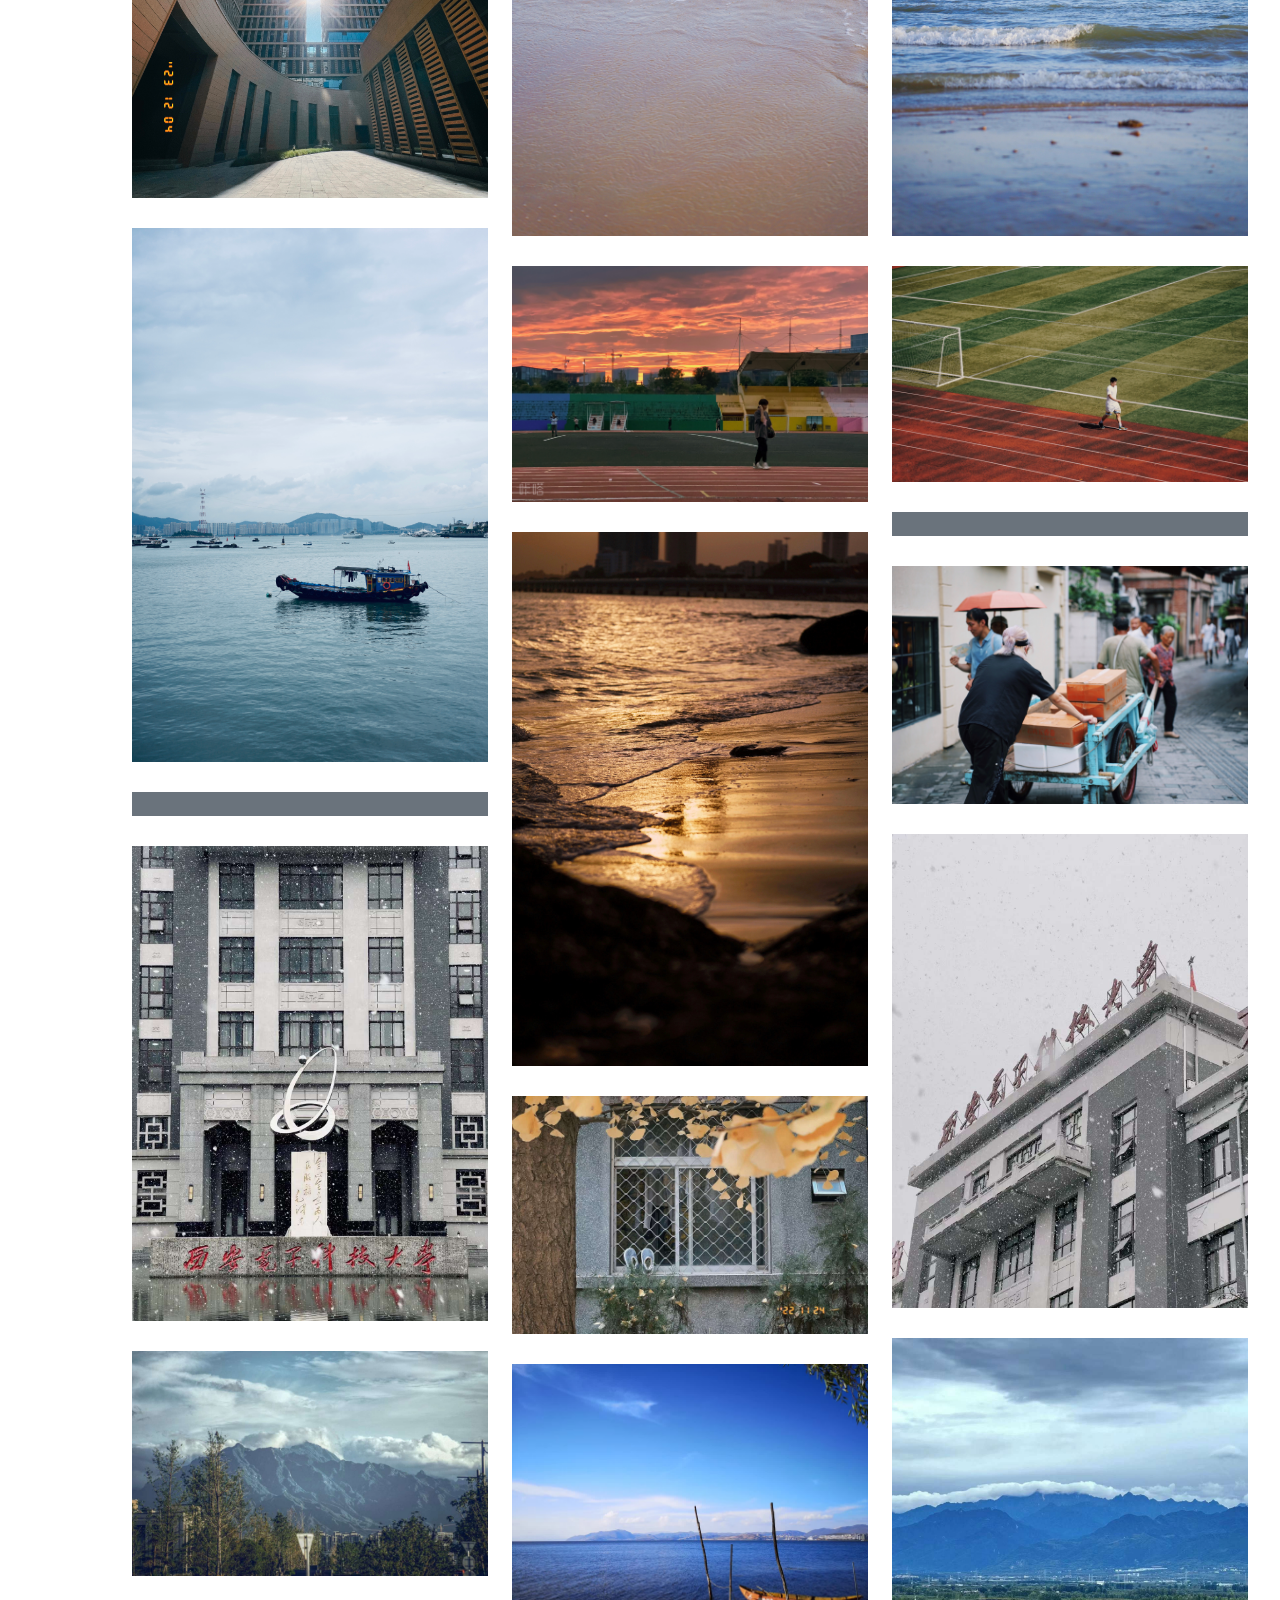
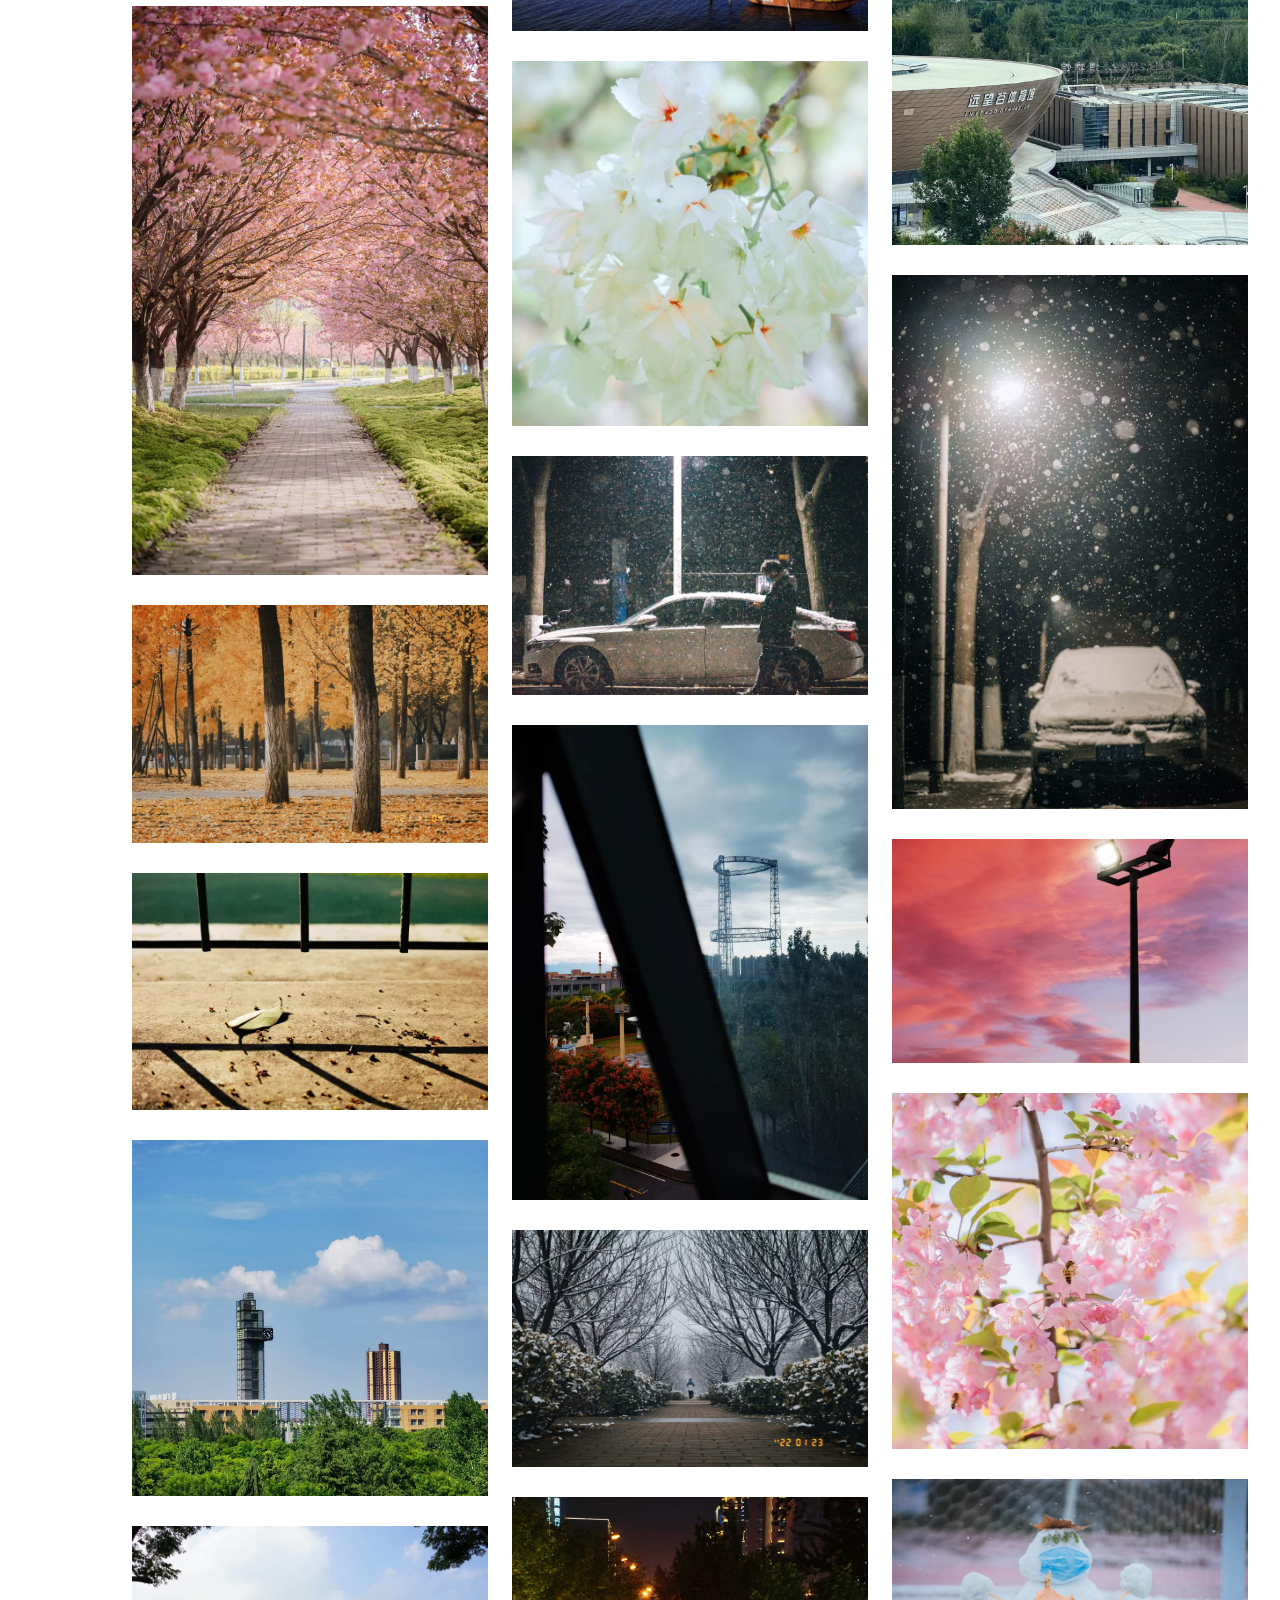
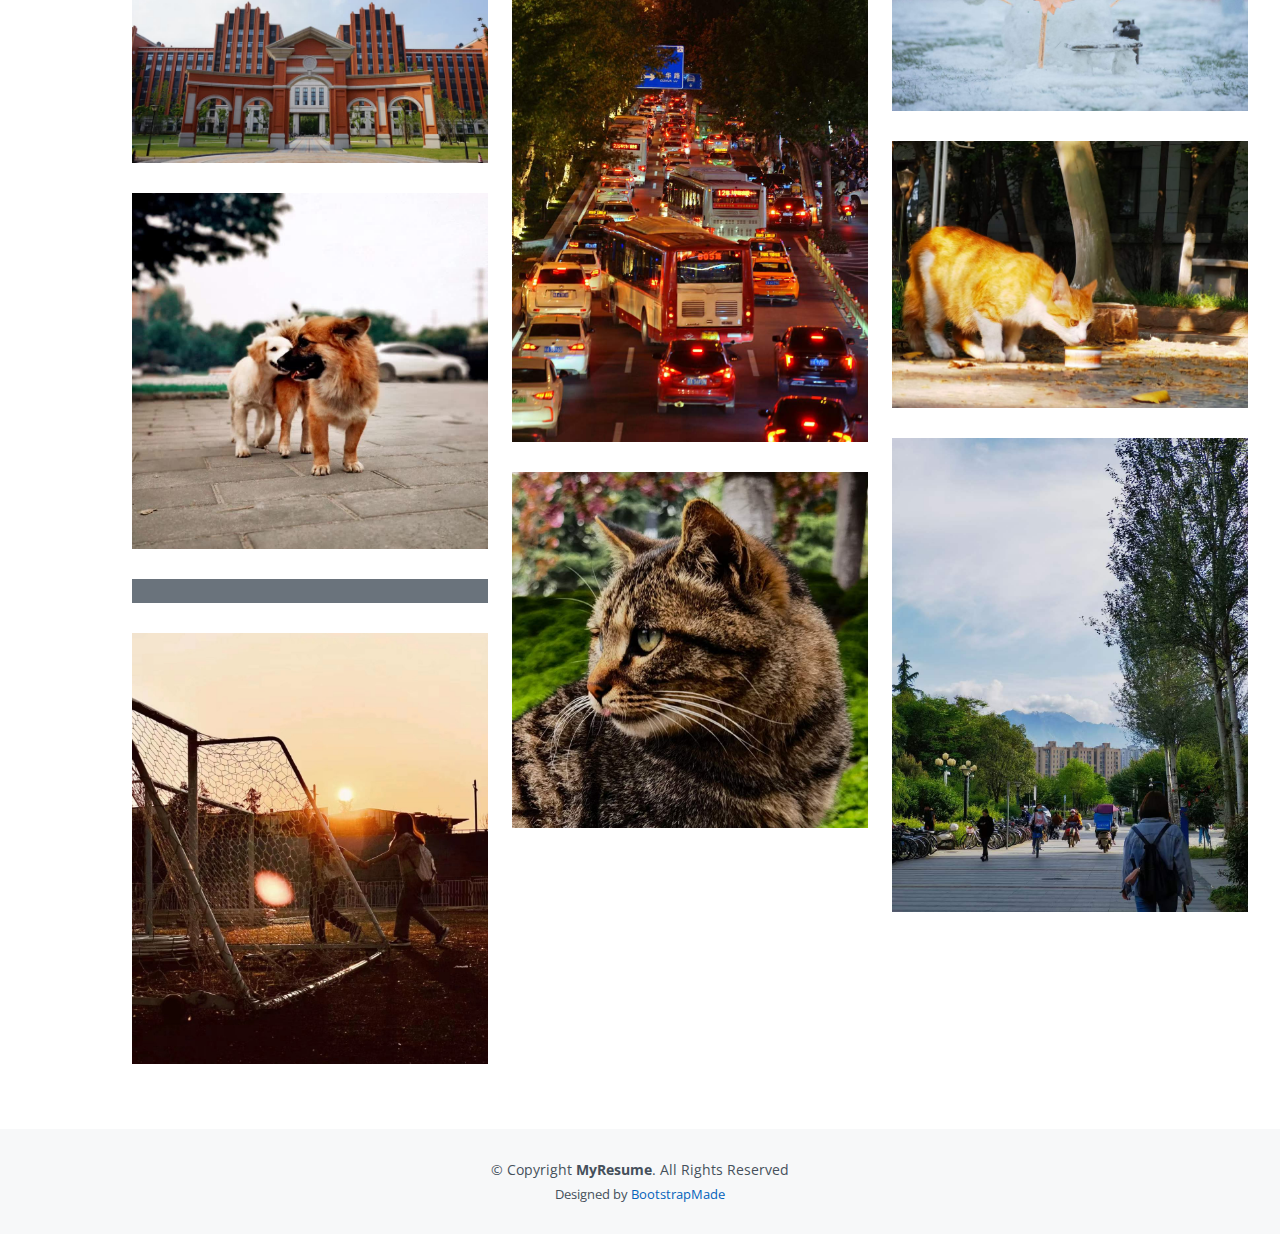
==== commit 692367d3: "照片集中提交，主页描述做了修改" ====
--- a/photos.html
+++ b/photos.html
@@ -103,6 +103,316 @@
               </div>
             </div>
           </div> -->
+
+          <div class="col-lg-4 col-md-6 portfolio-item filter-summer">
+            <div class="portfolio-wrap">
+              <img src="assets/img/my_photos/summer/DSC08003.jpg" class="img-fluid" alt="">
+              <div class="portfolio-info">
+                <div class="portfolio-links">
+                  <a href="assets/img/my_photos/summer/DSC08003.jpg" data-gallery="portfolioGallery" class="portfolio-lightbox"><i class="bx bx-plus"></i></a>
+                </div>
+              </div>
+            </div>
+          </div>
+
+          <div class="col-lg-4 col-md-6 portfolio-item filter-summer">
+            <div class="portfolio-wrap">
+              <img src="assets/img/my_photos/summer/DSC07979.JPG" class="img-fluid" alt="">
+              <div class="portfolio-info">
+                <div class="portfolio-links">
+                  <a href="assets/img/my_photos/summer/DSC07979.JPG" data-gallery="portfolioGallery" class="portfolio-lightbox"><i class="bx bx-plus"></i></a>
+                </div>
+              </div>
+            </div>
+          </div>
+
+          <div class="col-lg-4 col-md-6 portfolio-item filter-summer">
+            <div class="portfolio-wrap">
+              <img src="assets/img/my_photos/summer/IMG_8025.jpg" class="img-fluid" alt="">
+              <div class="portfolio-info">
+                <div class="portfolio-links">
+                  <a href="assets/img/my_photos/summer/IMG_8025.jpg" data-gallery="portfolioGallery" class="portfolio-lightbox"><i class="bx bx-plus"></i></a>
+                </div>
+              </div>
+            </div>
+          </div>
+
+          <div class="col-lg-4 col-md-6 portfolio-item filter-summer">
+            <div class="portfolio-wrap">
+              <img src="assets/img/my_photos/summer/IMG_7338.jpg" class="img-fluid" alt="">
+              <div class="portfolio-info">
+                <div class="portfolio-links">
+                  <a href="assets/img/my_photos/summer/IMG_7338.jpg" data-gallery="portfolioGallery" class="portfolio-lightbox"><i class="bx bx-plus"></i></a>
+                </div>
+              </div>
+            </div>
+          </div>
+
+          <div class="col-lg-4 col-md-6 portfolio-item filter-summer">
+            <div class="portfolio-wrap">
+              <img src="assets/img/my_photos/summer/IMG_7261.jpg" class="img-fluid" alt="">
+              <div class="portfolio-info">
+                <div class="portfolio-links">
+                  <a href="assets/img/my_photos/summer/IMG_7261.jpg" data-gallery="portfolioGallery" class="portfolio-lightbox"><i class="bx bx-plus"></i></a>
+                </div>
+              </div>
+            </div>
+          </div>
+
+          <div class="col-lg-4 col-md-6 portfolio-item filter-summer">
+            <div class="portfolio-wrap">
+              <img src="assets/img/my_photos/summer/DSC06798.JPG" class="img-fluid" alt="">
+              <div class="portfolio-info">
+                <div class="portfolio-links">
+                  <a href="assets/img/my_photos/summer/DSC06798.JPG" data-gallery="portfolioGallery" class="portfolio-lightbox"><i class="bx bx-plus"></i></a>
+                </div>
+              </div>
+            </div>
+          </div>
+
+          <div class="col-lg-4 col-md-6 portfolio-item filter-summer">
+            <div class="portfolio-wrap">
+              <img src="assets/img/my_photos/summer/DSC06789.JPG" class="img-fluid" alt="">
+              <div class="portfolio-info">
+                <div class="portfolio-links">
+                  <a href="assets/img/my_photos/summer/DSC06789.JPG" data-gallery="portfolioGallery" class="portfolio-lightbox"><i class="bx bx-plus"></i></a>
+                </div>
+              </div>
+            </div>
+          </div>
+
+          <div class="col-lg-4 col-md-6 portfolio-item filter-spring">
+            <div class="portfolio-wrap">
+              <img src="assets/img/my_photos/spring/FullSizeRender_2.jpg" class="img-fluid" alt="">
+              <div class="portfolio-info">
+                <div class="portfolio-links">
+                  <a href="assets/img/my_photos/spring/FullSizeRender_2.jpg" data-gallery="portfolioGallery" class="portfolio-lightbox"><i class="bx bx-plus"></i></a>
+                </div>
+              </div>
+            </div>
+          </div>
+
+          <div class="col-lg-4 col-md-6 portfolio-item filter-spring">
+            <div class="portfolio-wrap">
+              <img src="assets/img/my_photos/spring/DSC00727-2.JPG" class="img-fluid" alt="">
+              <div class="portfolio-info">
+                <div class="portfolio-links">
+                  <a href="assets/img/my_photos/spring/DSC00727-2.JPG" data-gallery="portfolioGallery" class="portfolio-lightbox"><i class="bx bx-plus"></i></a>
+                </div>
+              </div>
+            </div>
+          </div>
+
+          <div class="col-lg-4 col-md-6 portfolio-item filter-spring">
+            <div class="portfolio-wrap">
+              <img src="assets/img/my_photos/spring/DSC00627.JPG" class="img-fluid" alt="">
+              <div class="portfolio-info">
+                <div class="portfolio-links">
+                  <a href="assets/img/my_photos/spring/DSC00627.JPG" data-gallery="portfolioGallery" class="portfolio-lightbox"><i class="bx bx-plus"></i></a>
+                </div>
+              </div>
+            </div>
+          </div>
+
+          <div class="col-lg-4 col-md-6 portfolio-item filter-spring">
+            <div class="portfolio-wrap">
+              <img src="assets/img/my_photos/spring/DSC00361.JPG" class="img-fluid" alt="">
+              <div class="portfolio-info">
+                <div class="portfolio-links">
+                  <a href="assets/img/my_photos/spring/DSC00361.JPG" data-gallery="portfolioGallery" class="portfolio-lightbox"><i class="bx bx-plus"></i></a>
+                </div>
+              </div>
+            </div>
+          </div>
+
+          <div class="col-lg-4 col-md-6 portfolio-item filter-spring">
+            <div class="portfolio-wrap">
+              <img src="assets/img/my_photos/spring/DSC00252.JPG" class="img-fluid" alt="">
+              <div class="portfolio-info">
+                <div class="portfolio-links">
+                  <a href="assets/img/my_photos/spring/DSC00252.JPG" data-gallery="portfolioGallery" class="portfolio-lightbox"><i class="bx bx-plus"></i></a>
+                </div>
+              </div>
+            </div>
+          </div>
+
+          <div class="col-lg-4 col-md-6 portfolio-item filter-winter">
+            <div class="portfolio-wrap">
+              <img src="assets/img/my_photos/winter/DSC09868.JPG" class="img-fluid" alt="">
+              <div class="portfolio-info">
+                <div class="portfolio-links">
+                  <a href="assets/img/my_photos/winter/DSC09868.JPG" data-gallery="portfolioGallery" class="portfolio-lightbox"><i class="bx bx-plus"></i></a>
+                </div>
+              </div>
+            </div>
+          </div>
+
+          <div class="col-lg-4 col-md-6 portfolio-item filter-winter">
+            <div class="portfolio-wrap">
+              <img src="assets/img/my_photos/winter/DSC09833.JPG" class="img-fluid" alt="">
+              <div class="portfolio-info">
+                <div class="portfolio-links">
+                  <a href="assets/img/my_photos/winter/DSC09833.JPG" data-gallery="portfolioGallery" class="portfolio-lightbox"><i class="bx bx-plus"></i></a>
+                </div>
+              </div>
+            </div>
+          </div>
+
+          <div class="col-lg-4 col-md-6 portfolio-item filter-winter">
+            <div class="portfolio-wrap">
+              <img src="assets/img/my_photos/winter/DSC09831.JPG" class="img-fluid" alt="">
+              <div class="portfolio-info">
+                <div class="portfolio-links">
+                  <a href="assets/img/my_photos/winter/DSC09831.JPG" data-gallery="portfolioGallery" class="portfolio-lightbox"><i class="bx bx-plus"></i></a>
+                </div>
+              </div>
+            </div>
+          </div>
+
+          <div class="col-lg-4 col-md-6 portfolio-item filter-winter">
+            <div class="portfolio-wrap">
+              <img src="assets/img/my_photos/winter/DSC09824.jpg" class="img-fluid" alt="">
+              <div class="portfolio-info">
+                <div class="portfolio-links">
+                  <a href="assets/img/my_photos/winter/DSC09824.jpg" data-gallery="portfolioGallery" class="portfolio-lightbox"><i class="bx bx-plus"></i></a>
+                </div>
+              </div>
+            </div>
+          </div>
+
+
+          <div class="col-lg-4 col-md-6 portfolio-item filter-winter">
+            <div class="portfolio-wrap">
+              <img src="assets/img/my_photos/winter/DSC09815.jpg" class="img-fluid" alt="">
+              <div class="portfolio-info">
+                <div class="portfolio-links">
+                  <a href="assets/img/my_photos/winter/DSC09815.jpg" data-gallery="portfolioGallery" class="portfolio-lightbox"><i class="bx bx-plus"></i></a>
+                </div>
+              </div>
+            </div>
+          </div>
+
+          <div class="col-lg-4 col-md-6 portfolio-item filter-winter">
+            <div class="portfolio-wrap">
+              <img src="assets/img/my_photos/winter/DSC09648.JPG" class="img-fluid" alt="">
+              <div class="portfolio-info">
+                <div class="portfolio-links">
+                  <a href="assets/img/my_photos/winter/DSC09648.JPG" data-gallery="portfolioGallery" class="portfolio-lightbox"><i class="bx bx-plus"></i></a>
+                </div>
+              </div>
+            </div>
+          </div>
+
+          <div class="col-lg-4 col-md-6 portfolio-item filter-winter">
+            <div class="portfolio-wrap">
+              <img src="assets/img/my_photos/winter/DSC09641.JPG" class="img-fluid" alt="">
+              <div class="portfolio-info">
+                <div class="portfolio-links">
+                  <a href="assets/img/my_photos/winter/DSC09641.JPG" data-gallery="portfolioGallery" class="portfolio-lightbox"><i class="bx bx-plus"></i></a>
+                </div>
+              </div>
+            </div>
+          </div>
+
+
+          <div class="col-lg-4 col-md-6 portfolio-item filter-winter">
+            <div class="portfolio-wrap">
+              <img src="assets/img/my_photos/winter/DSC09617.jpg" class="img-fluid" alt="">
+              <div class="portfolio-info">
+                <div class="portfolio-links">
+                  <a href="assets/img/my_photos/winter/DSC09617.jpg" data-gallery="portfolioGallery" class="portfolio-lightbox"><i class="bx bx-plus"></i></a>
+                </div>
+              </div>
+            </div>
+          </div>
+
+          <div class="col-lg-4 col-md-6 portfolio-item filter-winter">
+            <div class="portfolio-wrap">
+              <img src="assets/img/my_photos/winter/DSC09533.JPG" class="img-fluid" alt="">
+              <div class="portfolio-info">
+                <div class="portfolio-links">
+                  <a href="assets/img/my_photos/winter/DSC09533.JPG" data-gallery="portfolioGallery" class="portfolio-lightbox"><i class="bx bx-plus"></i></a>
+                </div>
+              </div>
+            </div>
+          </div>
+
+          <div class="col-lg-4 col-md-6 portfolio-item filter-winter">
+            <div class="portfolio-wrap">
+              <img src="assets/img/my_photos/winter/DSC09503.jpg" class="img-fluid" alt="">
+              <div class="portfolio-info">
+                <div class="portfolio-links">
+                  <a href="assets/img/my_photos/winter/DSC09503.jpg" data-gallery="portfolioGallery" class="portfolio-lightbox"><i class="bx bx-plus"></i></a>
+                </div>
+              </div>
+            </div>
+          </div>
+
+          <div class="col-lg-4 col-md-6 portfolio-item filter-winter">
+            <div class="portfolio-wrap">
+              <img src="assets/img/my_photos/winter/DSC09436.JPG" class="img-fluid" alt="">
+              <div class="portfolio-info">
+                <div class="portfolio-links">
+                  <a href="assets/img/my_photos/winter/DSC09436.JPG" data-gallery="portfolioGallery" class="portfolio-lightbox"><i class="bx bx-plus"></i></a>
+                </div>
+              </div>
+            </div>
+          </div>
+
+          <div class="col-lg-4 col-md-6 portfolio-item filter-winter">
+            <div class="portfolio-wrap">
+              <img src="assets/img/my_photos/winter/DSC09420.jpg" class="img-fluid" alt="">
+              <div class="portfolio-info">
+                <div class="portfolio-links">
+                  <a href="assets/img/my_photos/winter/DSC09420.jpg" data-gallery="portfolioGallery" class="portfolio-lightbox"><i class="bx bx-plus"></i></a>
+                </div>
+              </div>
+            </div>
+          </div>
+
+          <div class="col-lg-4 col-md-6 portfolio-item filter-winter">
+            <div class="portfolio-wrap">
+              <img src="assets/img/my_photos/winter/DSC09334.jpg" class="img-fluid" alt="">
+              <div class="portfolio-info">
+                <div class="portfolio-links">
+                  <a href="assets/img/my_photos/winter/DSC09334.jpg" data-gallery="portfolioGallery" class="portfolio-lightbox"><i class="bx bx-plus"></i></a>
+                </div>
+              </div>
+            </div>
+          </div>
+
+          <div class="col-lg-4 col-md-6 portfolio-item filter-winter">
+            <div class="portfolio-wrap">
+              <img src="assets/img/my_photos/winter/DSC08961.JPG" class="img-fluid" alt="">
+              <div class="portfolio-info">
+                <div class="portfolio-links">
+                  <a href="assets/img/my_photos/winter/DSC08961.JPG" data-gallery="portfolioGallery" class="portfolio-lightbox"><i class="bx bx-plus"></i></a>
+                </div>
+              </div>
+            </div>
+          </div>
+
+          <div class="col-lg-4 col-md-6 portfolio-item filter-winter">
+            <div class="portfolio-wrap">
+              <img src="assets/img/my_photos/winter/FullSizeRender.jpg" class="img-fluid" alt="">
+              <div class="portfolio-info">
+                <div class="portfolio-links">
+                  <a href="assets/img/my_photos/winter/FullSizeRender.jpg" data-gallery="portfolioGallery" class="portfolio-lightbox"><i class="bx bx-plus"></i></a>
+                </div>
+              </div>
+            </div>
+          </div>
+
+          <div class="col-lg-4 col-md-6 portfolio-item filter-winter">
+            <div class="portfolio-wrap">
+              <img src="assets/img/my_photos/winter/IMG_3607.jpg" class="img-fluid" alt="">
+              <div class="portfolio-info">
+                <div class="portfolio-links">
+                  <a href="assets/img/my_photos/winter/IMG_3607.jpg" data-gallery="portfolioGallery" class="portfolio-lightbox"><i class="bx bx-plus"></i></a>
+                </div>
+              </div>
+            </div>
+          </div>
 
           <div class="col-lg-4 col-md-6 portfolio-item filter-summer">
             <div class="portfolio-wrap">
